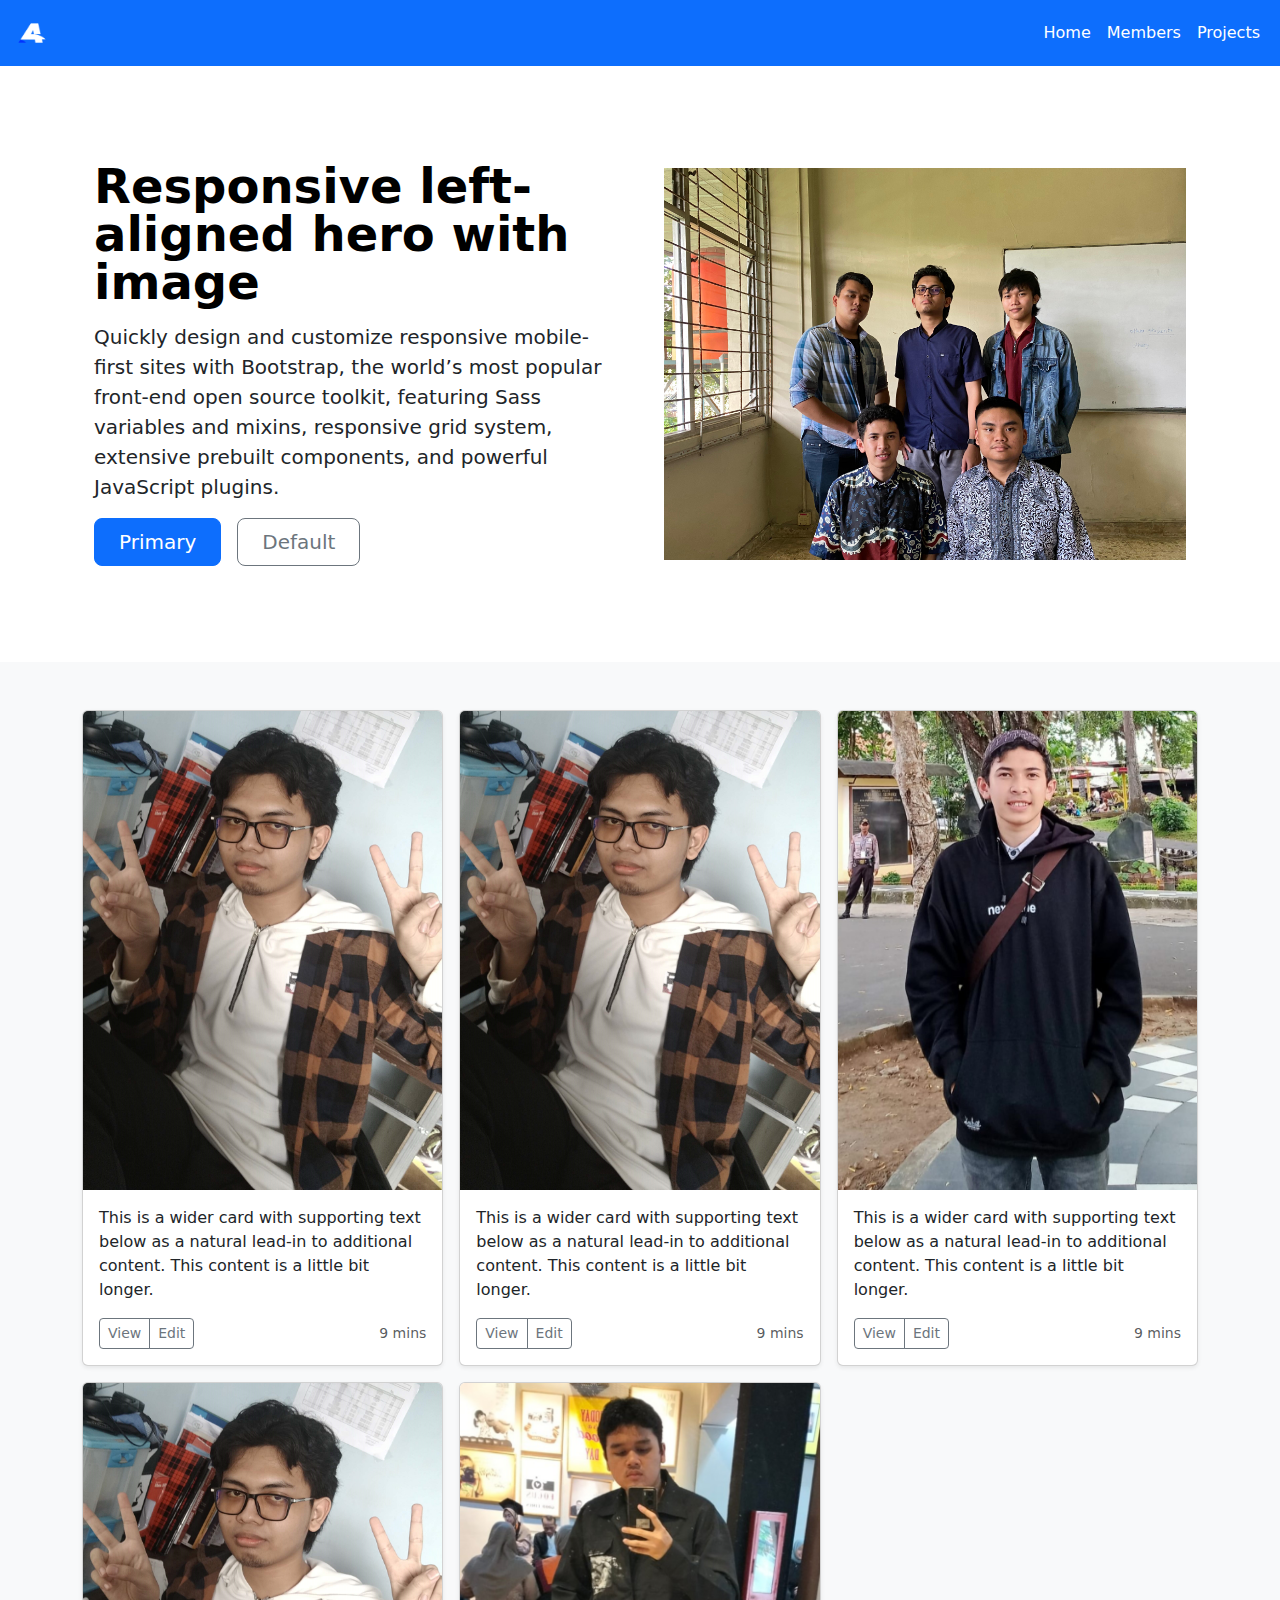
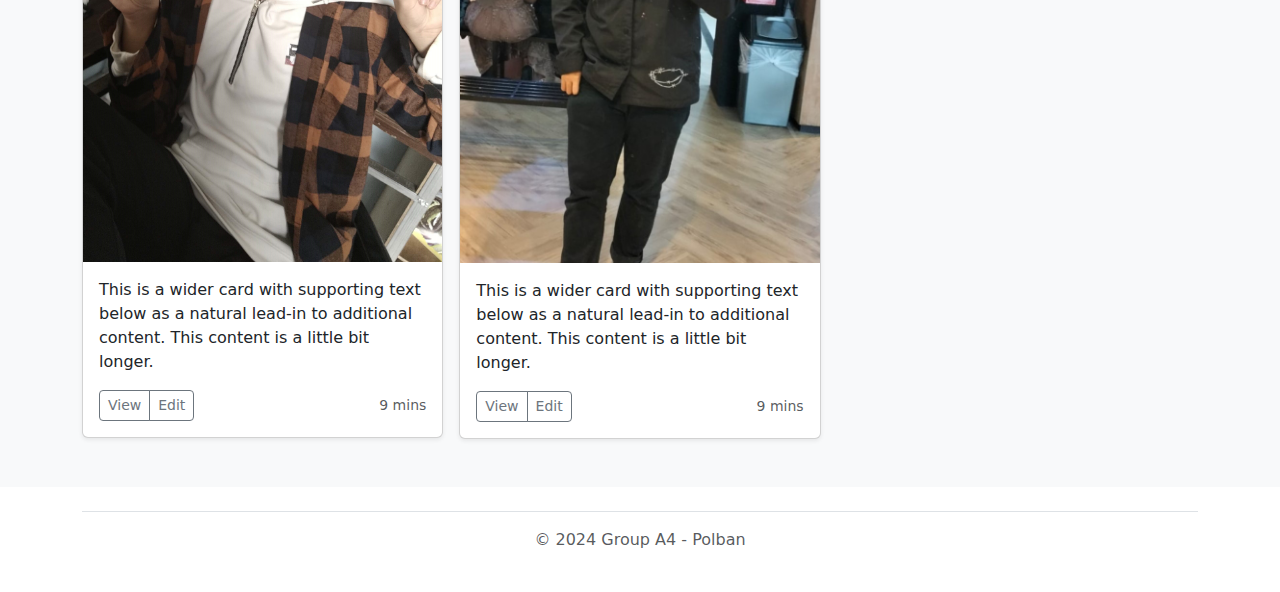
==== view/index.html @ b35fa25b "last" ====
<!DOCTYPE html>
<html lang="en">
<head>
    <meta charset="UTF-8">
    <meta name="viewport" content="width=device-width, initial-scale=1.0">
    <title>landing Page Kelompok A4</title>
    <link href="../bootstrap-5.3.3-dist/css/bootstrap.min.css" rel="stylesheet">
</head>
<body>
  <!-- NAVBAR -->
      <nav class="navbar sticky-top navbar-expand-lg bg-primary" aria-label="navbar">
        <div class="container-fluid">
          <!-- "Hamburger Button" -->
          <a class="navbar-brand disabled">
            <img src="resources/img/logo.png" alt="Brand Logo" height="40">
          </a>
          <button class="navbar-toggler" type="button" data-bs-toggle="collapse" data-bs-target="#nav-opsi" aria-controls="nav-opsi" aria-expanded="false" aria-label="Toggle navigation">
            <span class="navbar-toggler-icon"></span>
          </button>
          <!-- Links -->
          <div class="collapse navbar-collapse" id="nav-opsi">
            <ul class="navbar-nav ms-auto mb-2 mb-lg-0">
              <li class="nav-item">
                <a class="nav-link text-white" href="#home">Home</a>
              </li>
              <li class="nav-item">
                <a class="nav-link text-white" href="#members">Members</a>
              </li>
              <li class="nav-item">
                <a class="nav-link text-white" href="#projects">Projects</a>
              </li>
            </ul>
          </div>
        </div>
      </nav>

      <!-- Heroes -->
      <div class="container col-xxl-8 px-4 py-5" id="home">
        <div class="row flex-lg-row-reverse align-items-center g-5 py-5">
          <div class="col-10 col-sm-8 col-lg-6">
            <img src="resources/img/tim01.jpeg" class="d-block mx-lg-auto img-fluid" alt="Bootstrap Themes" width="700" height="500" loading="lazy">
          </div>
          <div class="col-lg-6">
            <h1 class="display-5 fw-bold text-body-emphasis lh-1 mb-3">Responsive left-aligned hero with image</h1>
            <p class="lead">Quickly design and customize responsive mobile-first sites with Bootstrap, the world’s most popular front-end open source toolkit, featuring Sass variables and mixins, responsive grid system, extensive prebuilt components, and powerful JavaScript plugins.</p>
            <div class="d-grid gap-2 d-md-flex justify-content-md-start">
              <button type="button" class="btn btn-primary btn-lg px-4 me-md-2">Primary</button>
              <button type="button" class="btn btn-outline-secondary btn-lg px-4">Default</button>
            </div>
          </div>
        </div>
      </div>

      <!-- Members -->
      <div class="album py-5 bg-body-tertiary" id="members">
        <div class="container">
    
          <div class="row row-cols-1 row-cols-sm-2 row-cols-md-3 g-3">
            <div class="col">
              <div class="card shadow-sm">
                <img src="resources/img/mem1.jpg" class="card-img-top" alt="dzak">
                <div class="card-body">
                  <p class="card-text">This is a wider card with supporting text below as a natural lead-in to additional content. This content is a little bit longer.</p>
                  <div class="d-flex justify-content-between align-items-center">
                    <div class="btn-group">
                      <button type="button" class="btn btn-sm btn-outline-secondary">View</button>
                      <button type="button" class="btn btn-sm btn-outline-secondary">Edit</button>
                    </div>
                    <small class="text-body-secondary">9 mins</small>
                  </div>
                </div>
              </div>
            </div>
            <div class="col">
              <div class="card shadow-sm">
                <img src="resources/img/mem1.jpg" class="card-img-top" alt="dzak">
                <div class="card-body">
                  <p class="card-text">This is a wider card with supporting text below as a natural lead-in to additional content. This content is a little bit longer.</p>
                  <div class="d-flex justify-content-between align-items-center">
                    <div class="btn-group">
                      <button type="button" class="btn btn-sm btn-outline-secondary">View</button>
                      <button type="button" class="btn btn-sm btn-outline-secondary">Edit</button>
                    </div>
                    <small class="text-body-secondary">9 mins</small>
                  </div>
                </div>
              </div>
            </div>
            <div class="col">
              <div class="card shadow-sm">
                <img src="resources/img/mem3.jpeg" class="card-img-top" alt="dzak">
                <div class="card-body">
                  <p class="card-text">This is a wider card with supporting text below as a natural lead-in to additional content. This content is a little bit longer.</p>
                  <div class="d-flex justify-content-between align-items-center">
                    <div class="btn-group">
                      <button type="button" class="btn btn-sm btn-outline-secondary">View</button>
                      <button type="button" class="btn btn-sm btn-outline-secondary">Edit</button>
                    </div>
                    <small class="text-body-secondary">9 mins</small>
                  </div>
                </div>
              </div>
            </div>

            <div class="col">
              <div class="card shadow-sm">
                <img src="resources/img/mem1.jpg" width="100%" height="100%" class="card-img-top" alt="dzak">
                <div class="card-body">
                  <p class="card-text">This is a wider card with supporting text below as a natural lead-in to additional content. This content is a little bit longer.</p>
                  <div class="d-flex justify-content-between align-items-center">
                    <div class="btn-group">
                      <button type="button" class="btn btn-sm btn-outline-secondary">View</button>
                      <button type="button" class="btn btn-sm btn-outline-secondary">Edit</button>
                    </div>
                    <small class="text-body-secondary">9 mins</small>
                  </div>
                </div>
              </div>
            </div>
            <div class="col">
              <div class="card shadow-sm">
                <img src="resources/img/mem5.jpeg" class="card-img-top" alt="dzak">
                <div class="card-body">
                  <p class="card-text">This is a wider card with supporting text below as a natural lead-in to additional content. This content is a little bit longer.</p>
                  <div class="d-flex justify-content-between align-items-center">
                    <div class="btn-group">
                      <button type="button" class="btn btn-sm btn-outline-secondary">View</button>
                      <button type="button" class="btn btn-sm btn-outline-secondary">Edit</button>
                    </div>
                    <small class="text-body-secondary">9 mins</small>
                  </div>
                </div>
              </div>
            </div>

          </div>
        </div>
      </div>

      <!-- Footer -->
      <div class="container">
        <footer class="d-flex flex-wrap justify-content-center align-items-center py-3 my-4 border-top">
          <a href="https://www.example.com" class="text-body-secondary text-decoration-none">&copy; 2024 Group A4 - Polban</a>
        </footer>
      </div>

    <script src="../bootstrap-5.3.3-dist/js/bootstrap.min.js"></script>
</body>
</html>
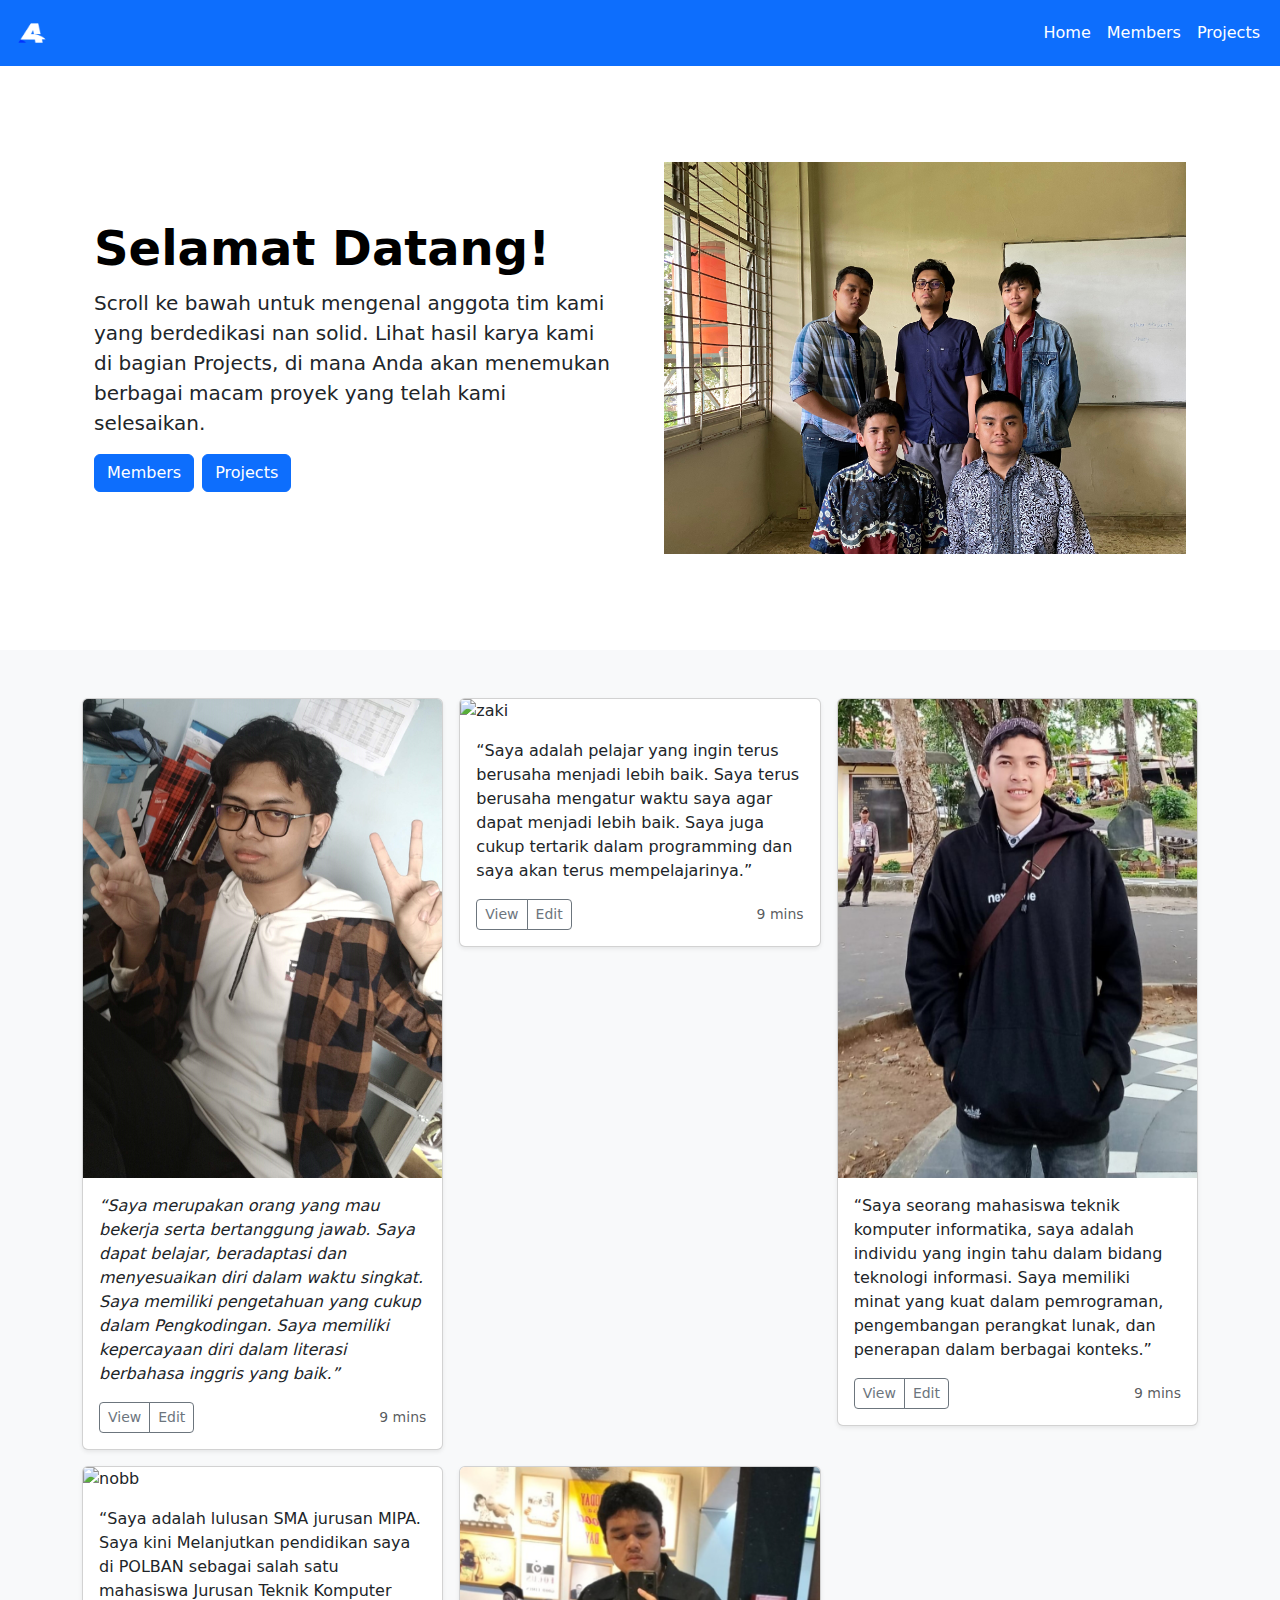
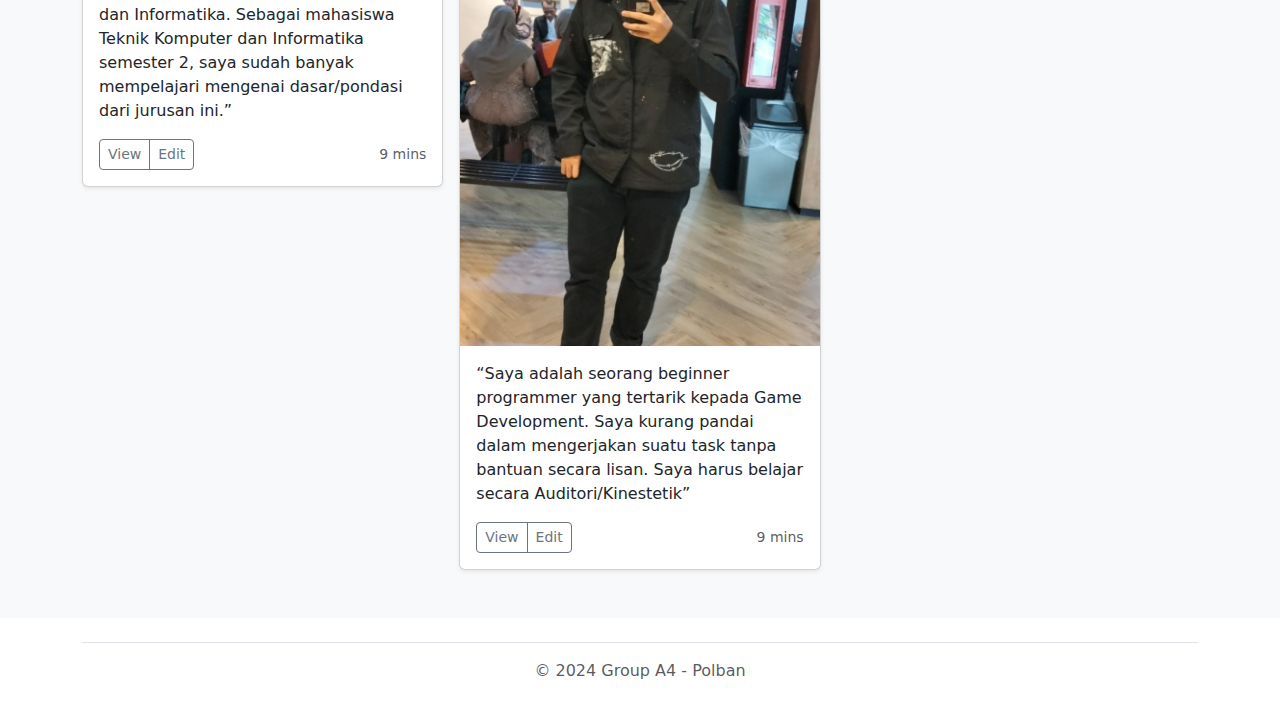
==== commit 2c06253a: "First stage of mem" ====
--- a/view/index.html
+++ b/view/index.html
@@ -38,14 +38,14 @@
       <div class="container col-xxl-8 px-4 py-5" id="home">
         <div class="row flex-lg-row-reverse align-items-center g-5 py-5">
           <div class="col-10 col-sm-8 col-lg-6">
-            <img src="resources/img/tim01.jpeg" class="d-block mx-lg-auto img-fluid" alt="Bootstrap Themes" width="700" height="500" loading="lazy">
+            <img src="resources/img/tim01.jpeg" class="d-block mx-lg-auto img-fluid" alt="GroupPic" width="700" height="500" loading="lazy">
           </div>
           <div class="col-lg-6">
-            <h1 class="display-5 fw-bold text-body-emphasis lh-1 mb-3">Responsive left-aligned hero with image</h1>
-            <p class="lead">Quickly design and customize responsive mobile-first sites with Bootstrap, the world’s most popular front-end open source toolkit, featuring Sass variables and mixins, responsive grid system, extensive prebuilt components, and powerful JavaScript plugins.</p>
+            <h1 class="display-5 fw-bold text-body-emphasis lh-1 mb-3">Selamat Datang!</h1>
+            <p class="lead">Scroll ke bawah untuk mengenal anggota tim kami yang berdedikasi nan solid. Lihat hasil karya kami di bagian Projects, di mana Anda akan menemukan berbagai macam proyek yang telah kami selesaikan.</p>
             <div class="d-grid gap-2 d-md-flex justify-content-md-start">
-              <button type="button" class="btn btn-primary btn-lg px-4 me-md-2">Primary</button>
-              <button type="button" class="btn btn-outline-secondary btn-lg px-4">Default</button>
+              <a class="btn btn-primary" href="#members" role="button">Members</a>
+              <a class="btn btn-primary" href="#projects" role="button">Projects</a>
             </div>
           </div>
         </div>
@@ -60,7 +60,10 @@
               <div class="card shadow-sm">
                 <img src="resources/img/mem1.jpg" class="card-img-top" alt="dzak">
                 <div class="card-body">
-                  <p class="card-text">This is a wider card with supporting text below as a natural lead-in to additional content. This content is a little bit longer.</p>
+                  <p class="card-text fst-italic">“Saya merupakan orang yang mau bekerja serta bertanggung jawab. Saya dapat belajar, beradaptasi
+                    dan menyesuaikan diri dalam waktu singkat. Saya memiliki pengetahuan yang cukup dalam
+                    Pengkodingan. Saya memiliki kepercayaan diri dalam literasi berbahasa inggris yang baik.”
+                    </p>
                   <div class="d-flex justify-content-between align-items-center">
                     <div class="btn-group">
                       <button type="button" class="btn btn-sm btn-outline-secondary">View</button>
@@ -73,9 +76,11 @@
             </div>
             <div class="col">
               <div class="card shadow-sm">
-                <img src="resources/img/mem1.jpg" class="card-img-top" alt="dzak">
+                <img src="resources/img/mem2.jpg" class="card-img-top" alt="zaki">
                 <div class="card-body">
-                  <p class="card-text">This is a wider card with supporting text below as a natural lead-in to additional content. This content is a little bit longer.</p>
+                  <p class="card-text">“Saya adalah pelajar yang ingin terus berusaha menjadi lebih baik. 
+                    Saya terus berusaha mengatur waktu saya agar dapat menjadi lebih baik. Saya juga cukup tertarik dalam programming dan saya akan terus mempelajarinya.”
+                  </p>
                   <div class="d-flex justify-content-between align-items-center">
                     <div class="btn-group">
                       <button type="button" class="btn btn-sm btn-outline-secondary">View</button>
@@ -88,9 +93,11 @@
             </div>
             <div class="col">
               <div class="card shadow-sm">
-                <img src="resources/img/mem3.jpeg" class="card-img-top" alt="dzak">
+                <img src="resources/img/mem3.jpeg" class="card-img-top" alt="zae">
                 <div class="card-body">
-                  <p class="card-text">This is a wider card with supporting text below as a natural lead-in to additional content. This content is a little bit longer.</p>
+                  <p class="card-text">“Saya seorang mahasiswa teknik komputer informatika, saya adalah individu yang ingin tahu dalam bidang teknologi informasi. 
+                    Saya memiliki minat yang kuat dalam pemrograman, pengembangan perangkat lunak, dan penerapan dalam berbagai konteks.”
+                  </p>
                   <div class="d-flex justify-content-between align-items-center">
                     <div class="btn-group">
                       <button type="button" class="btn btn-sm btn-outline-secondary">View</button>
@@ -104,9 +111,12 @@
 
             <div class="col">
               <div class="card shadow-sm">
-                <img src="resources/img/mem1.jpg" width="100%" height="100%" class="card-img-top" alt="dzak">
+                <img src="resources/img/mem4.jpg" class="card-img-top" alt="nobb">
                 <div class="card-body">
-                  <p class="card-text">This is a wider card with supporting text below as a natural lead-in to additional content. This content is a little bit longer.</p>
+                  <p class="card-text">“Saya adalah lulusan SMA jurusan MIPA. 
+                    Saya kini Melanjutkan pendidikan saya di POLBAN sebagai salah satu mahasiswa Jurusan Teknik Komputer dan Informatika. 
+                    Sebagai mahasiswa Teknik Komputer dan Informatika semester 2, saya sudah banyak mempelajari mengenai dasar/pondasi dari jurusan ini.”
+                  </p>
                   <div class="d-flex justify-content-between align-items-center">
                     <div class="btn-group">
                       <button type="button" class="btn btn-sm btn-outline-secondary">View</button>
@@ -119,9 +129,11 @@
             </div>
             <div class="col">
               <div class="card shadow-sm">
-                <img src="resources/img/mem5.jpeg" class="card-img-top" alt="dzak">
+                <img src="resources/img/mem5.jpeg" class="card-img-top" alt="ichs">
                 <div class="card-body">
-                  <p class="card-text">This is a wider card with supporting text below as a natural lead-in to additional content. This content is a little bit longer.</p>
+                  <p class="card-text">“Saya adalah seorang beginner programmer yang tertarik kepada Game Development. 
+                    Saya kurang pandai dalam mengerjakan suatu task tanpa bantuan secara lisan. Saya harus belajar secara Auditori/Kinestetik”
+                  </p>
                   <div class="d-flex justify-content-between align-items-center">
                     <div class="btn-group">
                       <button type="button" class="btn btn-sm btn-outline-secondary">View</button>
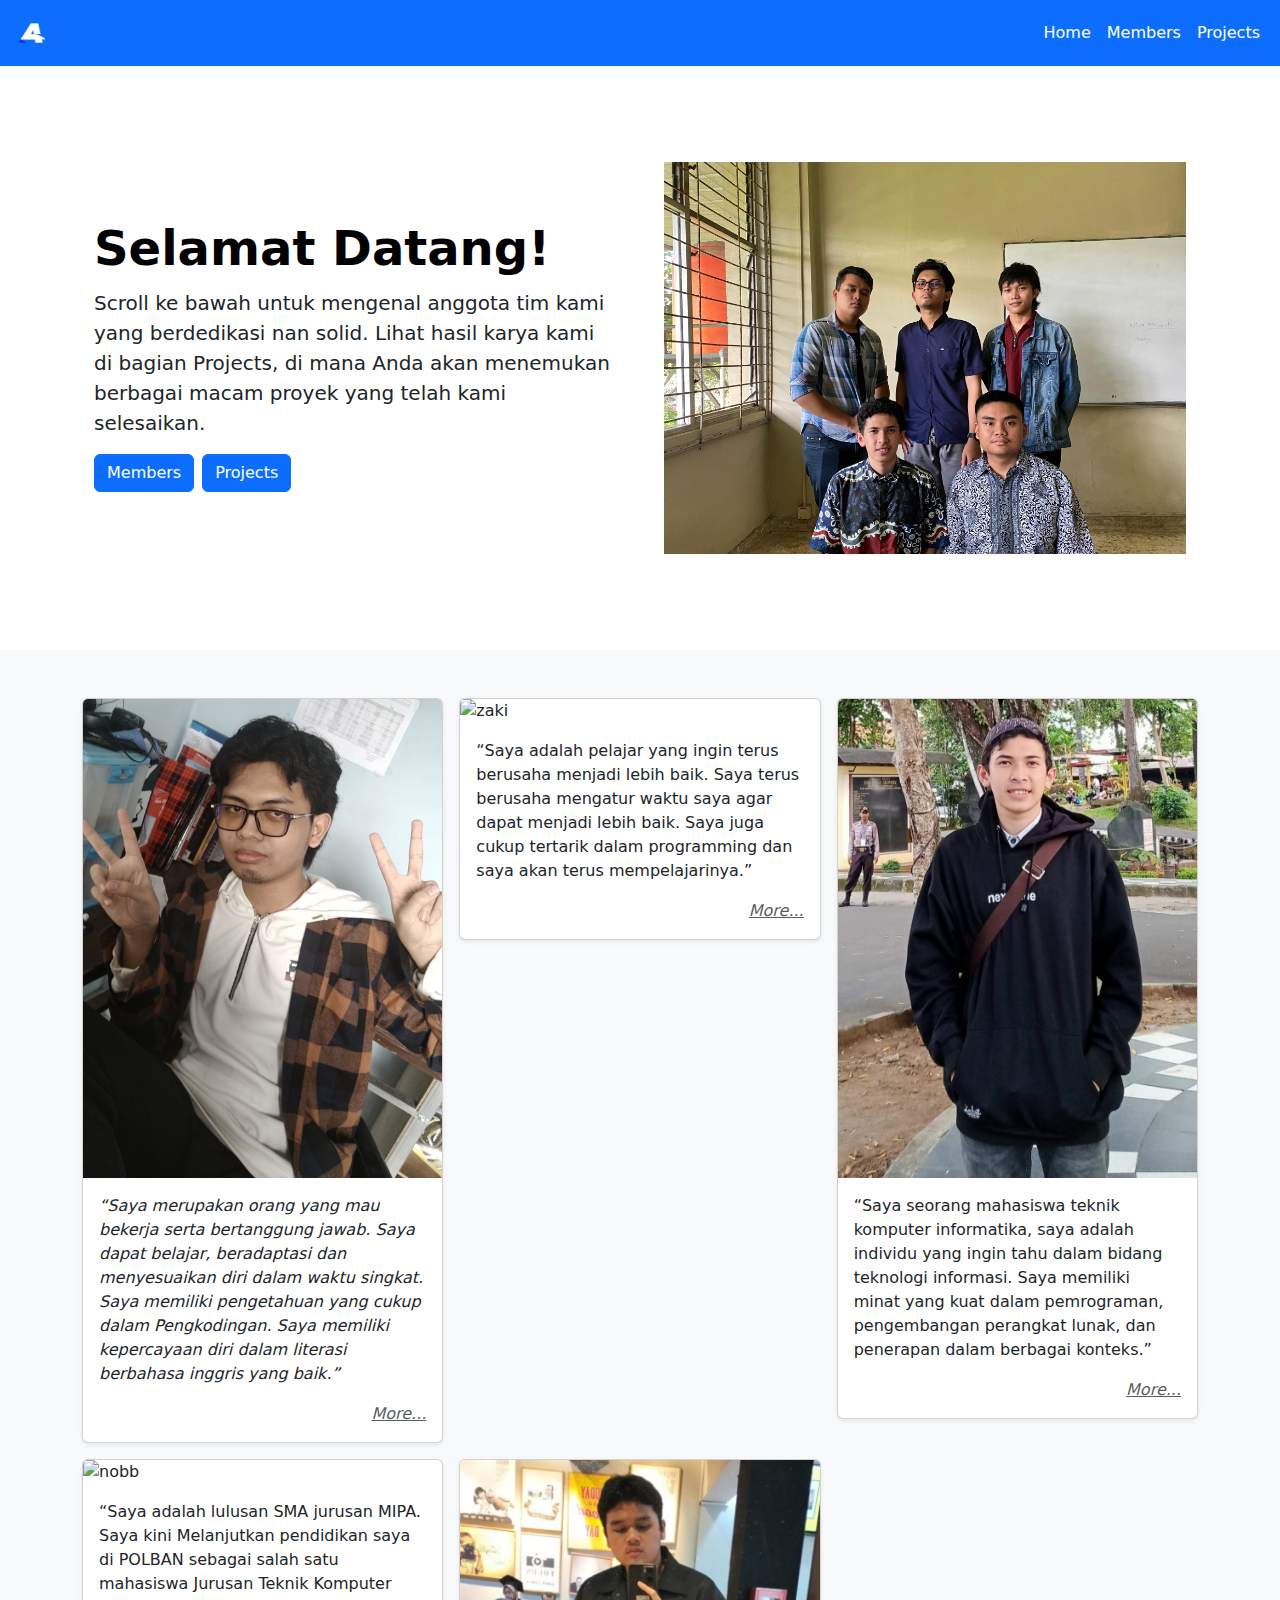
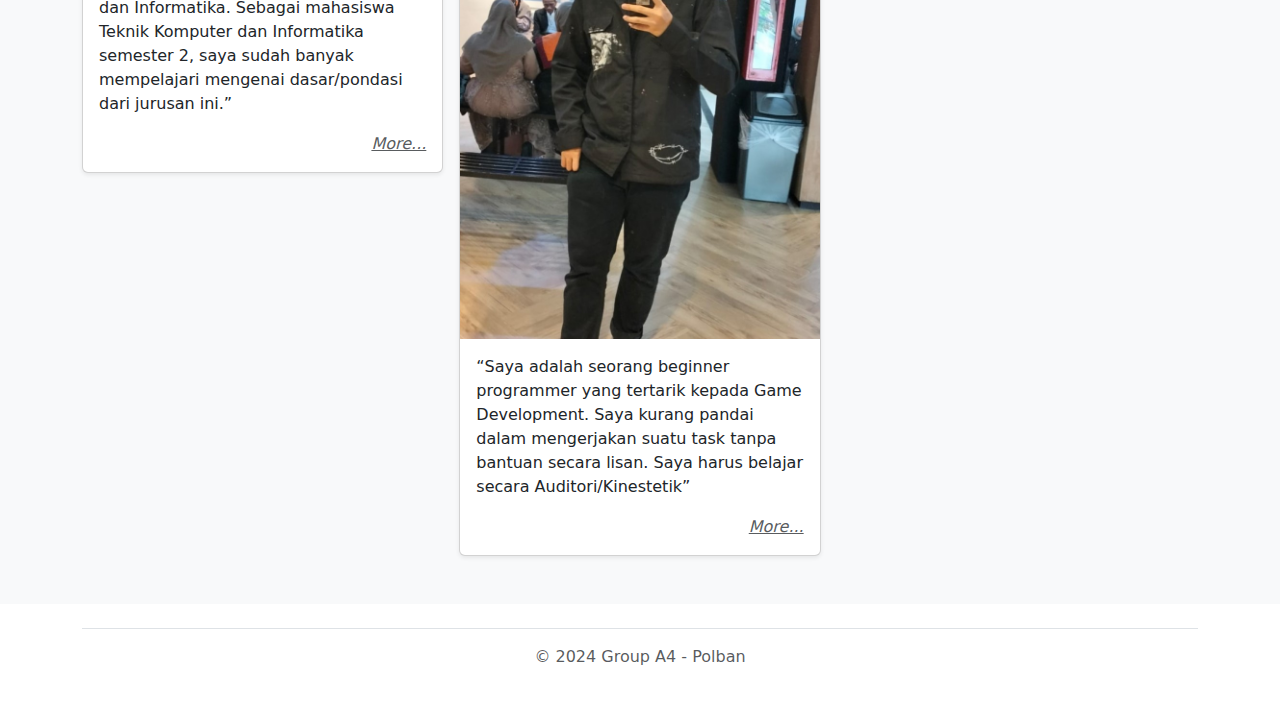
==== commit a8bca804: "about them" ====
--- a/view/index.html
+++ b/view/index.html
@@ -65,11 +65,9 @@
                     Pengkodingan. Saya memiliki kepercayaan diri dalam literasi berbahasa inggris yang baik.”
                     </p>
                   <div class="d-flex justify-content-between align-items-center">
-                    <div class="btn-group">
-                      <button type="button" class="btn btn-sm btn-outline-secondary">View</button>
-                      <button type="button" class="btn btn-sm btn-outline-secondary">Edit</button>
+                    <div class="ms-auto">
+                      <a href="https://github.com/Aki-daichi" class="text-body-secondary fst-italic">More...</a>
                     </div>
-                    <small class="text-body-secondary">9 mins</small>
                   </div>
                 </div>
               </div>
@@ -82,11 +80,9 @@
                     Saya terus berusaha mengatur waktu saya agar dapat menjadi lebih baik. Saya juga cukup tertarik dalam programming dan saya akan terus mempelajarinya.”
                   </p>
                   <div class="d-flex justify-content-between align-items-center">
-                    <div class="btn-group">
-                      <button type="button" class="btn btn-sm btn-outline-secondary">View</button>
-                      <button type="button" class="btn btn-sm btn-outline-secondary">Edit</button>
+                    <div class="ms-auto">
+                      <a href="https://github.com/zakiabdil" class="text-body-secondary fst-italic">More...</a>
                     </div>
-                    <small class="text-body-secondary">9 mins</small>
                   </div>
                 </div>
               </div>
@@ -99,11 +95,9 @@
                     Saya memiliki minat yang kuat dalam pemrograman, pengembangan perangkat lunak, dan penerapan dalam berbagai konteks.”
                   </p>
                   <div class="d-flex justify-content-between align-items-center">
-                    <div class="btn-group">
-                      <button type="button" class="btn btn-sm btn-outline-secondary">View</button>
-                      <button type="button" class="btn btn-sm btn-outline-secondary">Edit</button>
+                    <div class="ms-auto">
+                      <a href="https://github.com/zaenal170125621" class="text-body-secondary fst-italic">More...</a>
                     </div>
-                    <small class="text-body-secondary">9 mins</small>
                   </div>
                 </div>
               </div>
@@ -118,11 +112,9 @@
                     Sebagai mahasiswa Teknik Komputer dan Informatika semester 2, saya sudah banyak mempelajari mengenai dasar/pondasi dari jurusan ini.”
                   </p>
                   <div class="d-flex justify-content-between align-items-center">
-                    <div class="btn-group">
-                      <button type="button" class="btn btn-sm btn-outline-secondary">View</button>
-                      <button type="button" class="btn btn-sm btn-outline-secondary">Edit</button>
+                    <div class="ms-auto">
+                      <a href="https://github.com/NobbyDK" class="text-body-secondary fst-italic">More...</a>
                     </div>
-                    <small class="text-body-secondary">9 mins</small>
                   </div>
                 </div>
               </div>
@@ -135,11 +127,9 @@
                     Saya kurang pandai dalam mengerjakan suatu task tanpa bantuan secara lisan. Saya harus belajar secara Auditori/Kinestetik”
                   </p>
                   <div class="d-flex justify-content-between align-items-center">
-                    <div class="btn-group">
-                      <button type="button" class="btn btn-sm btn-outline-secondary">View</button>
-                      <button type="button" class="btn btn-sm btn-outline-secondary">Edit</button>
+                    <div class="ms-auto">
+                      <a href="https://github.com/rahmatichsan21" class="text-body-secondary fst-italic">More...</a>
                     </div>
-                    <small class="text-body-secondary">9 mins</small>
                   </div>
                 </div>
               </div>
@@ -152,7 +142,7 @@
       <!-- Footer -->
       <div class="container">
         <footer class="d-flex flex-wrap justify-content-center align-items-center py-3 my-4 border-top">
-          <a href="https://www.example.com" class="text-body-secondary text-decoration-none">&copy; 2024 Group A4 - Polban</a>
+          <a class="text-body-secondary text-decoration-none">&copy; 2024 Group A4 - Polban</a>
         </footer>
       </div>
 
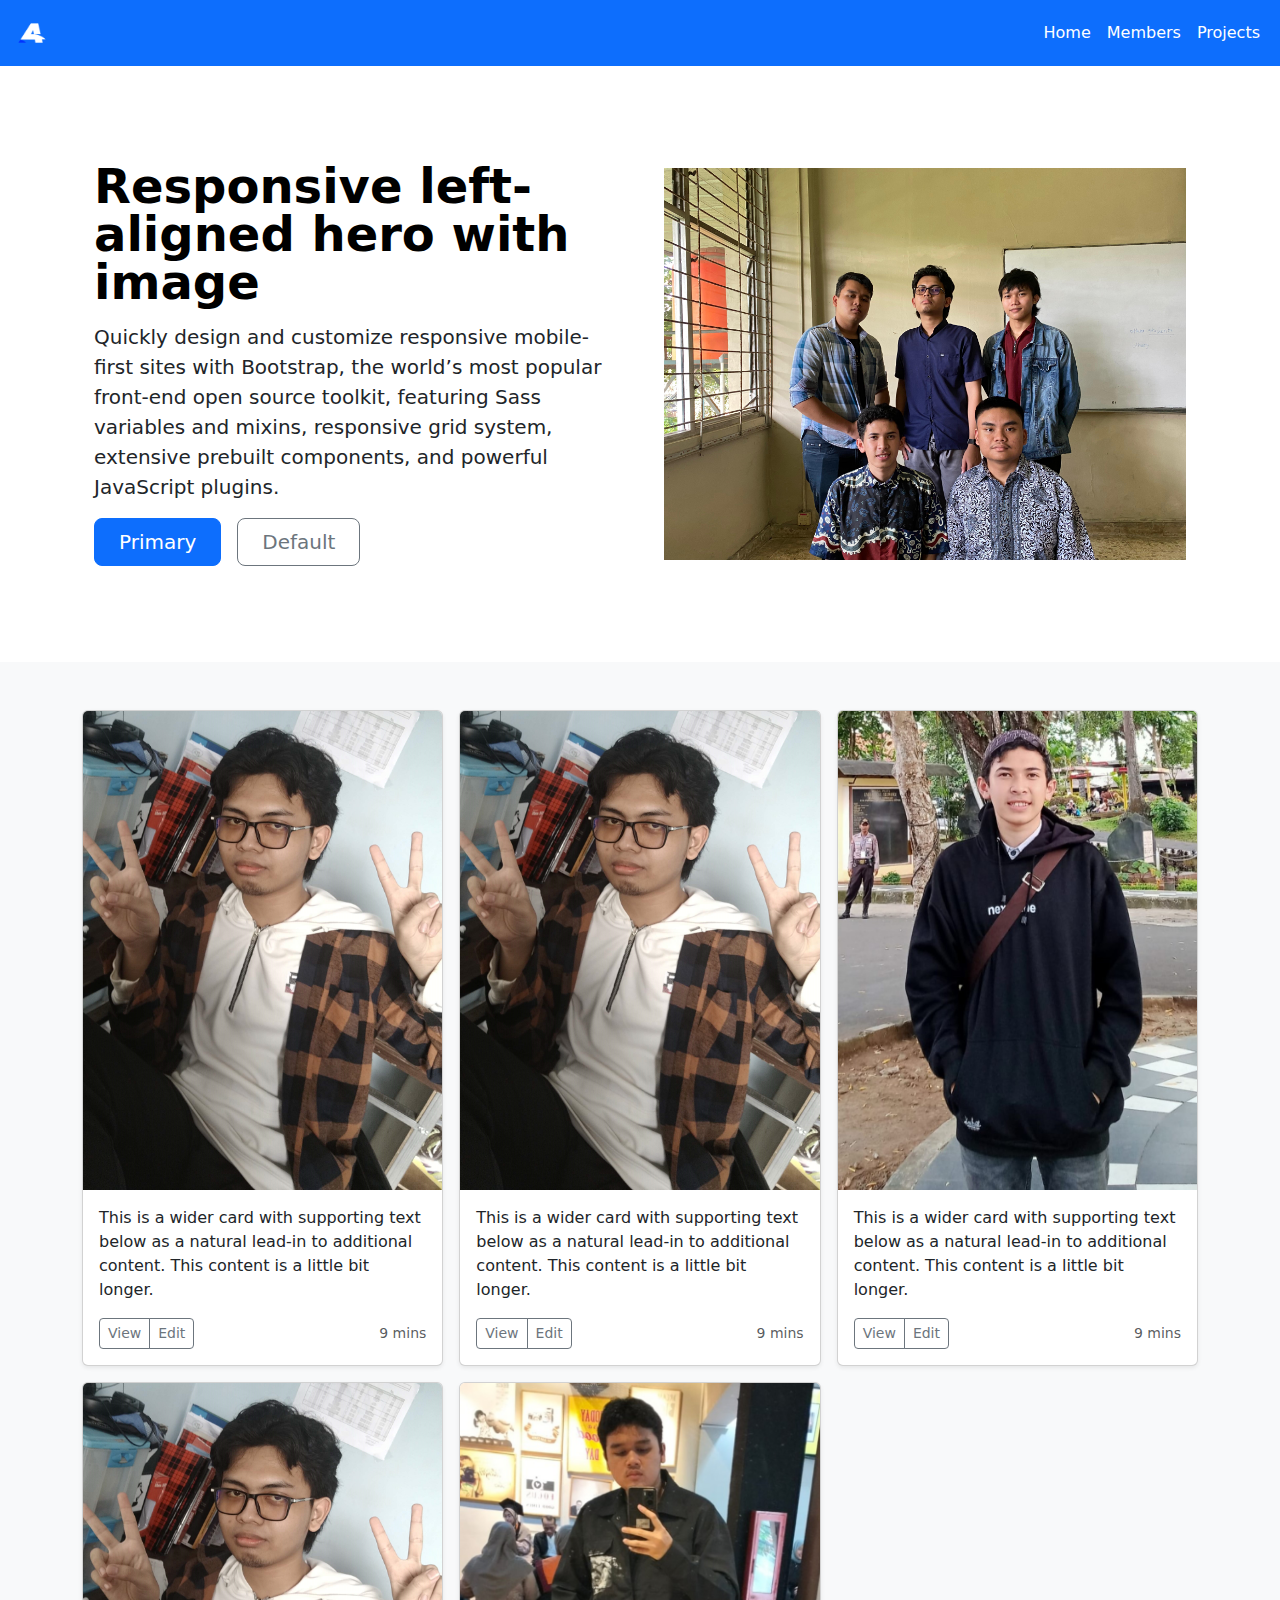
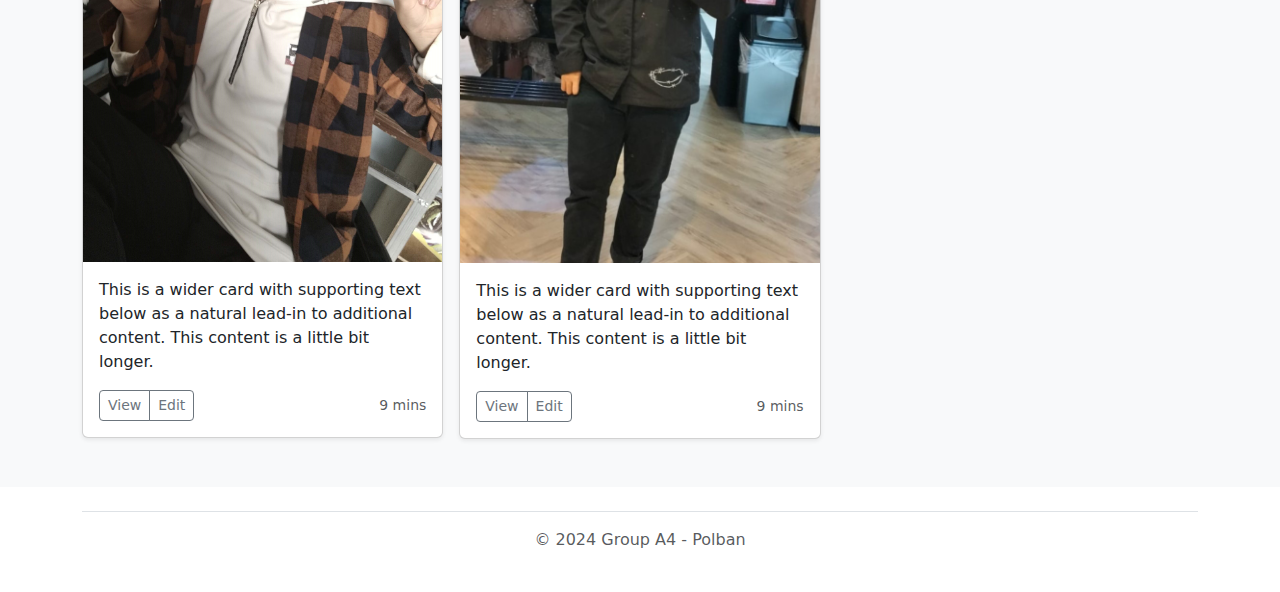
==== commit 081fc47a: "Membuat halaman web untuk menampilkan hasil scraping" ====
--- a/view/index.html
+++ b/view/index.html
@@ -27,7 +27,7 @@
                 <a class="nav-link text-white" href="#members">Members</a>
               </li>
               <li class="nav-item">
-                <a class="nav-link text-white" href="#projects">Projects</a>
+                <a class="nav-link text-white" href="datatable.html">Projects</a>
               </li>
             </ul>
           </div>
@@ -38,14 +38,14 @@
       <div class="container col-xxl-8 px-4 py-5" id="home">
         <div class="row flex-lg-row-reverse align-items-center g-5 py-5">
           <div class="col-10 col-sm-8 col-lg-6">
-            <img src="resources/img/tim01.jpeg" class="d-block mx-lg-auto img-fluid" alt="GroupPic" width="700" height="500" loading="lazy">
+            <img src="resources/img/tim01.jpeg" class="d-block mx-lg-auto img-fluid" alt="Bootstrap Themes" width="700" height="500" loading="lazy">
           </div>
           <div class="col-lg-6">
-            <h1 class="display-5 fw-bold text-body-emphasis lh-1 mb-3">Selamat Datang!</h1>
-            <p class="lead">Scroll ke bawah untuk mengenal anggota tim kami yang berdedikasi nan solid. Lihat hasil karya kami di bagian Projects, di mana Anda akan menemukan berbagai macam proyek yang telah kami selesaikan.</p>
+            <h1 class="display-5 fw-bold text-body-emphasis lh-1 mb-3">Responsive left-aligned hero with image</h1>
+            <p class="lead">Quickly design and customize responsive mobile-first sites with Bootstrap, the world’s most popular front-end open source toolkit, featuring Sass variables and mixins, responsive grid system, extensive prebuilt components, and powerful JavaScript plugins.</p>
             <div class="d-grid gap-2 d-md-flex justify-content-md-start">
-              <a class="btn btn-primary" href="#members" role="button">Members</a>
-              <a class="btn btn-primary" href="#projects" role="button">Projects</a>
+              <button type="button" class="btn btn-primary btn-lg px-4 me-md-2">Primary</button>
+              <button type="button" class="btn btn-outline-secondary btn-lg px-4">Default</button>
             </div>
           </div>
         </div>
@@ -60,44 +60,43 @@
               <div class="card shadow-sm">
                 <img src="resources/img/mem1.jpg" class="card-img-top" alt="dzak">
                 <div class="card-body">
-                  <p class="card-text fst-italic">“Saya merupakan orang yang mau bekerja serta bertanggung jawab. Saya dapat belajar, beradaptasi
-                    dan menyesuaikan diri dalam waktu singkat. Saya memiliki pengetahuan yang cukup dalam
-                    Pengkodingan. Saya memiliki kepercayaan diri dalam literasi berbahasa inggris yang baik.”
-                    </p>
+                  <p class="card-text">This is a wider card with supporting text below as a natural lead-in to additional content. This content is a little bit longer.</p>
                   <div class="d-flex justify-content-between align-items-center">
-                    <div class="ms-auto">
-                      <a href="https://github.com/Aki-daichi" class="text-body-secondary fst-italic">More...</a>
+                    <div class="btn-group">
+                      <button type="button" class="btn btn-sm btn-outline-secondary">View</button>
+                      <button type="button" class="btn btn-sm btn-outline-secondary">Edit</button>
                     </div>
+                    <small class="text-body-secondary">9 mins</small>
                   </div>
                 </div>
               </div>
             </div>
             <div class="col">
               <div class="card shadow-sm">
-                <img src="resources/img/mem2.jpg" class="card-img-top" alt="zaki">
+                <img src="resources/img/mem1.jpg" class="card-img-top" alt="dzak">
                 <div class="card-body">
-                  <p class="card-text">“Saya adalah pelajar yang ingin terus berusaha menjadi lebih baik. 
-                    Saya terus berusaha mengatur waktu saya agar dapat menjadi lebih baik. Saya juga cukup tertarik dalam programming dan saya akan terus mempelajarinya.”
-                  </p>
+                  <p class="card-text">This is a wider card with supporting text below as a natural lead-in to additional content. This content is a little bit longer.</p>
                   <div class="d-flex justify-content-between align-items-center">
-                    <div class="ms-auto">
-                      <a href="https://github.com/zakiabdil" class="text-body-secondary fst-italic">More...</a>
+                    <div class="btn-group">
+                      <button type="button" class="btn btn-sm btn-outline-secondary">View</button>
+                      <button type="button" class="btn btn-sm btn-outline-secondary">Edit</button>
                     </div>
+                    <small class="text-body-secondary">9 mins</small>
                   </div>
                 </div>
               </div>
             </div>
             <div class="col">
               <div class="card shadow-sm">
-                <img src="resources/img/mem3.jpeg" class="card-img-top" alt="zae">
+                <img src="resources/img/mem3.jpeg" class="card-img-top" alt="dzak">
                 <div class="card-body">
-                  <p class="card-text">“Saya seorang mahasiswa teknik komputer informatika, saya adalah individu yang ingin tahu dalam bidang teknologi informasi. 
-                    Saya memiliki minat yang kuat dalam pemrograman, pengembangan perangkat lunak, dan penerapan dalam berbagai konteks.”
-                  </p>
+                  <p class="card-text">This is a wider card with supporting text below as a natural lead-in to additional content. This content is a little bit longer.</p>
                   <div class="d-flex justify-content-between align-items-center">
-                    <div class="ms-auto">
-                      <a href="https://github.com/zaenal170125621" class="text-body-secondary fst-italic">More...</a>
+                    <div class="btn-group">
+                      <button type="button" class="btn btn-sm btn-outline-secondary">View</button>
+                      <button type="button" class="btn btn-sm btn-outline-secondary">Edit</button>
                     </div>
+                    <small class="text-body-secondary">9 mins</small>
                   </div>
                 </div>
               </div>
@@ -105,31 +104,30 @@
 
             <div class="col">
               <div class="card shadow-sm">
-                <img src="resources/img/mem4.jpg" class="card-img-top" alt="nobb">
+                <img src="resources/img/mem1.jpg" width="100%" height="100%" class="card-img-top" alt="dzak">
                 <div class="card-body">
-                  <p class="card-text">“Saya adalah lulusan SMA jurusan MIPA. 
-                    Saya kini Melanjutkan pendidikan saya di POLBAN sebagai salah satu mahasiswa Jurusan Teknik Komputer dan Informatika. 
-                    Sebagai mahasiswa Teknik Komputer dan Informatika semester 2, saya sudah banyak mempelajari mengenai dasar/pondasi dari jurusan ini.”
-                  </p>
+                  <p class="card-text">This is a wider card with supporting text below as a natural lead-in to additional content. This content is a little bit longer.</p>
                   <div class="d-flex justify-content-between align-items-center">
-                    <div class="ms-auto">
-                      <a href="https://github.com/NobbyDK" class="text-body-secondary fst-italic">More...</a>
+                    <div class="btn-group">
+                      <button type="button" class="btn btn-sm btn-outline-secondary">View</button>
+                      <button type="button" class="btn btn-sm btn-outline-secondary">Edit</button>
                     </div>
+                    <small class="text-body-secondary">9 mins</small>
                   </div>
                 </div>
               </div>
             </div>
             <div class="col">
               <div class="card shadow-sm">
-                <img src="resources/img/mem5.jpeg" class="card-img-top" alt="ichs">
+                <img src="resources/img/mem5.jpeg" class="card-img-top" alt="dzak">
                 <div class="card-body">
-                  <p class="card-text">“Saya adalah seorang beginner programmer yang tertarik kepada Game Development. 
-                    Saya kurang pandai dalam mengerjakan suatu task tanpa bantuan secara lisan. Saya harus belajar secara Auditori/Kinestetik”
-                  </p>
+                  <p class="card-text">This is a wider card with supporting text below as a natural lead-in to additional content. This content is a little bit longer.</p>
                   <div class="d-flex justify-content-between align-items-center">
-                    <div class="ms-auto">
-                      <a href="https://github.com/rahmatichsan21" class="text-body-secondary fst-italic">More...</a>
+                    <div class="btn-group">
+                      <button type="button" class="btn btn-sm btn-outline-secondary">View</button>
+                      <button type="button" class="btn btn-sm btn-outline-secondary">Edit</button>
                     </div>
+                    <small class="text-body-secondary">9 mins</small>
                   </div>
                 </div>
               </div>
@@ -142,7 +140,7 @@
       <!-- Footer -->
       <div class="container">
         <footer class="d-flex flex-wrap justify-content-center align-items-center py-3 my-4 border-top">
-          <a class="text-body-secondary text-decoration-none">&copy; 2024 Group A4 - Polban</a>
+          <a href="https://www.example.com" class="text-body-secondary text-decoration-none">&copy; 2024 Group A4 - Polban</a>
         </footer>
       </div>
 
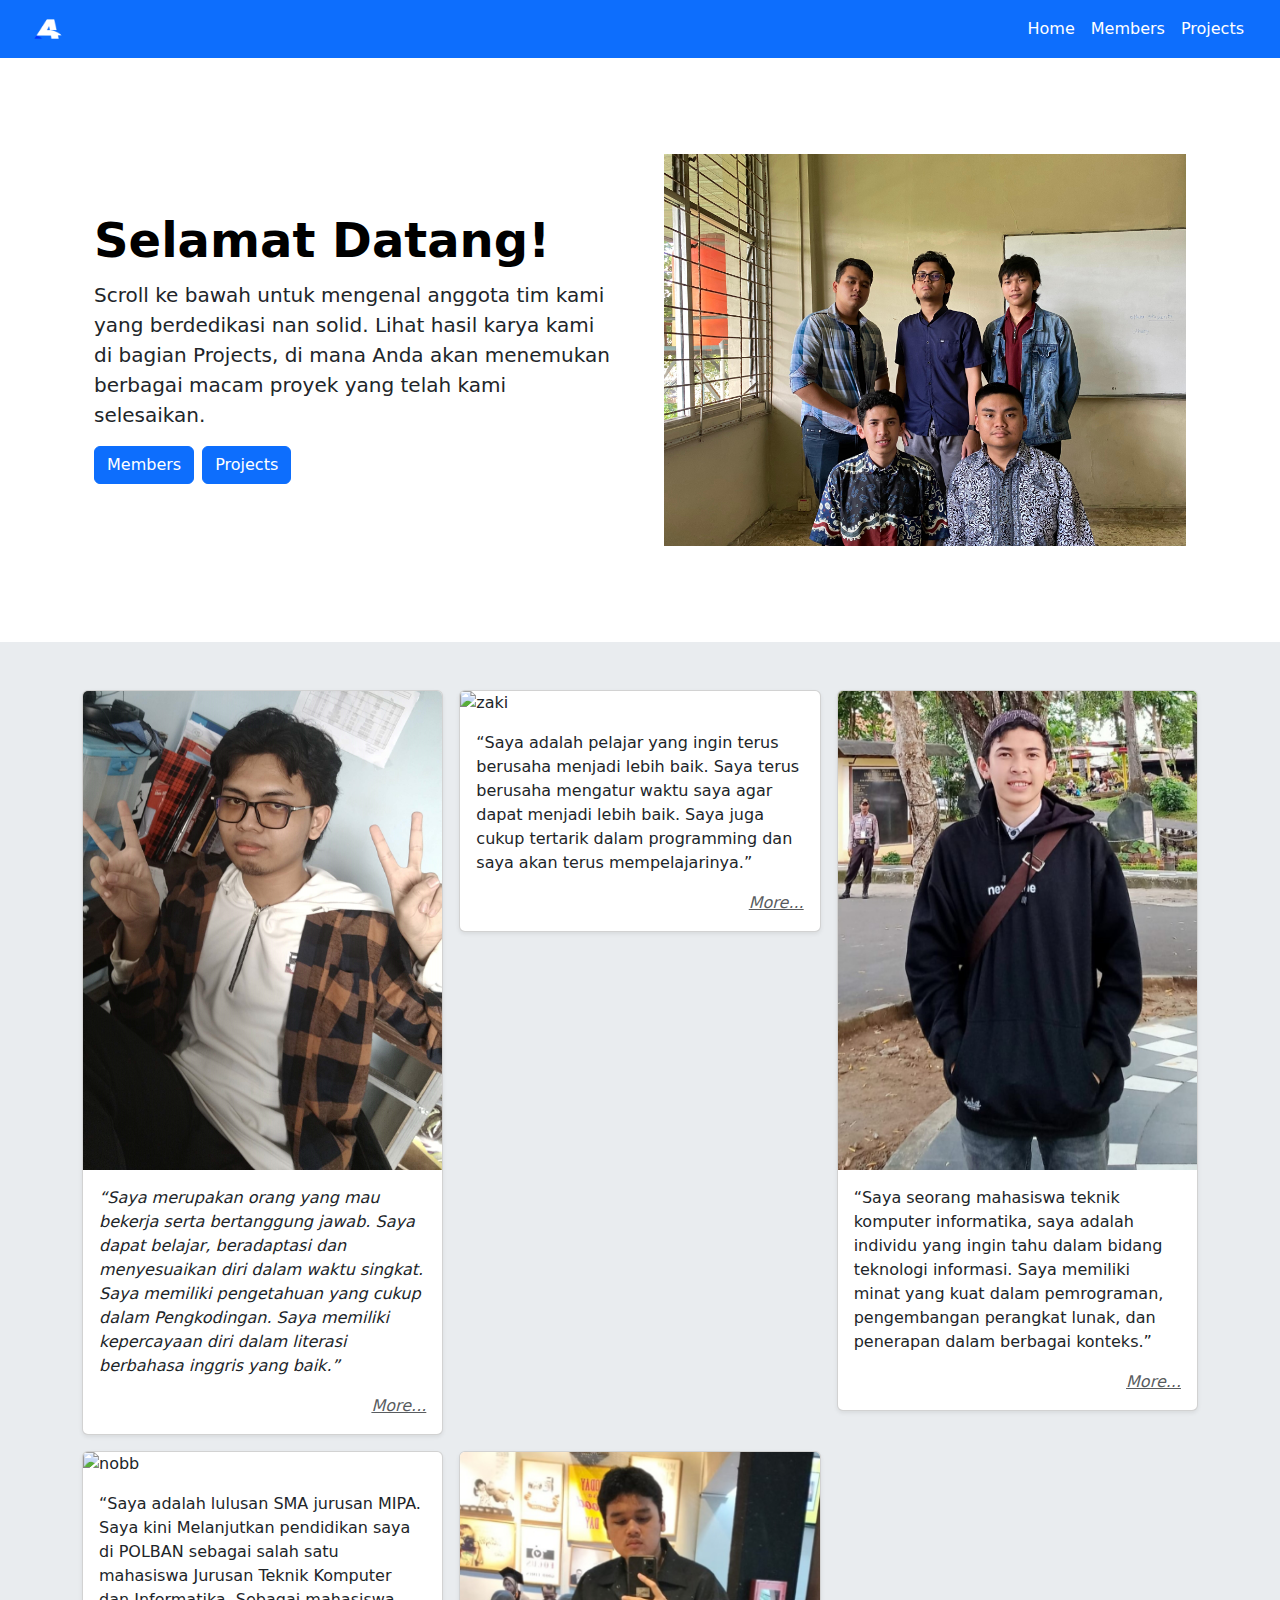
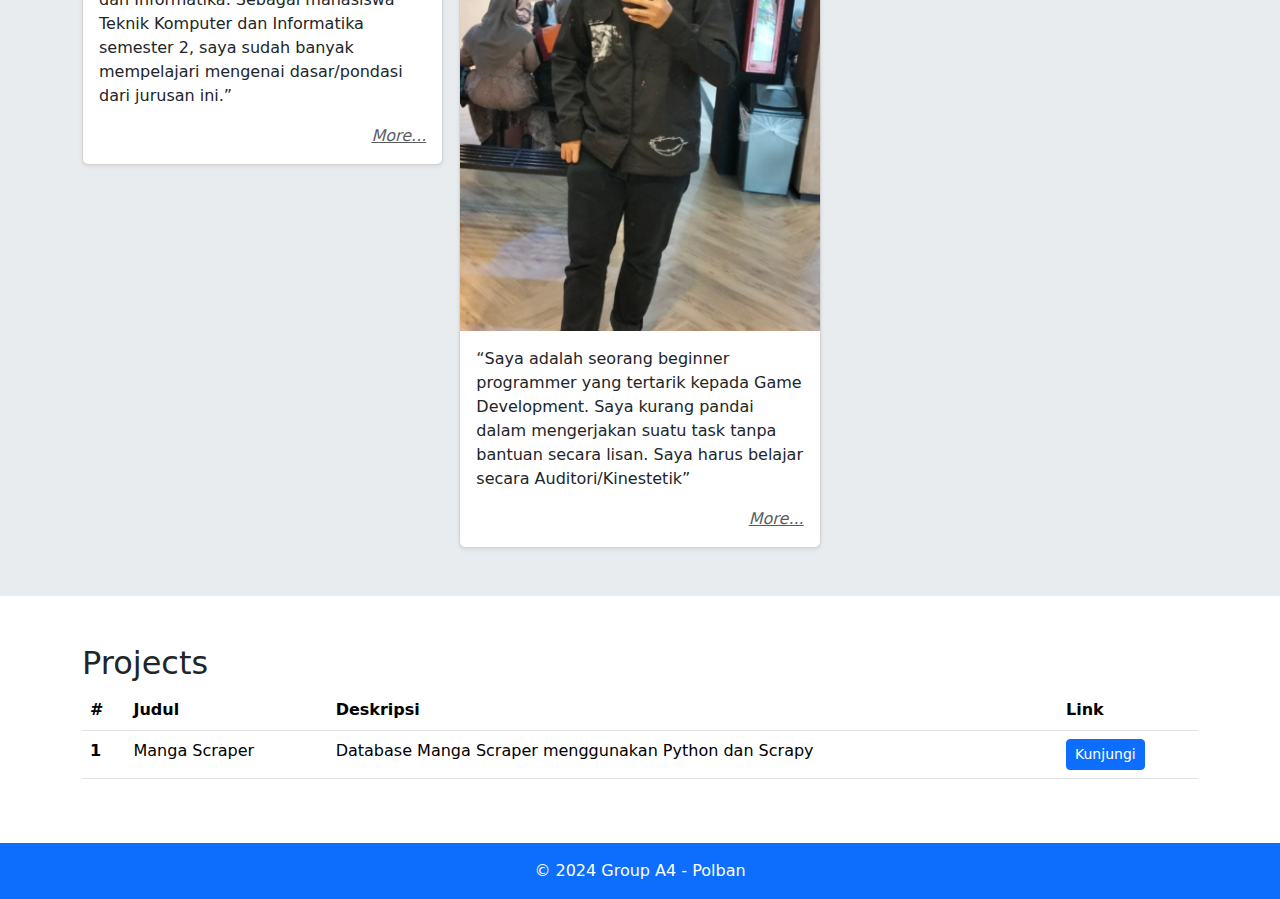
==== commit 4dc86cc3: "Almost there" ====
--- a/view/index.html
+++ b/view/index.html
@@ -8,7 +8,7 @@
 </head>
 <body>
   <!-- NAVBAR -->
-      <nav class="navbar sticky-top navbar-expand-lg bg-primary" aria-label="navbar">
+      <nav class="navbar sticky-top navbar-expand-lg bg-primary px-3 py-1" aria-label="navbar">
         <div class="container-fluid">
           <!-- "Hamburger Button" -->
           <a class="navbar-brand disabled">
@@ -27,7 +27,7 @@
                 <a class="nav-link text-white" href="#members">Members</a>
               </li>
               <li class="nav-item">
-                <a class="nav-link text-white" href="datatable.html">Projects</a>
+                <a class="nav-link text-white" href="#projects">Projects</a>
               </li>
             </ul>
           </div>
@@ -38,21 +38,21 @@
       <div class="container col-xxl-8 px-4 py-5" id="home">
         <div class="row flex-lg-row-reverse align-items-center g-5 py-5">
           <div class="col-10 col-sm-8 col-lg-6">
-            <img src="resources/img/tim01.jpeg" class="d-block mx-lg-auto img-fluid" alt="Bootstrap Themes" width="700" height="500" loading="lazy">
+            <img src="resources/img/tim01.jpeg" class="d-block mx-lg-auto img-fluid" alt="GroupPic" width="700" height="500" loading="lazy">
           </div>
           <div class="col-lg-6">
-            <h1 class="display-5 fw-bold text-body-emphasis lh-1 mb-3">Responsive left-aligned hero with image</h1>
-            <p class="lead">Quickly design and customize responsive mobile-first sites with Bootstrap, the world’s most popular front-end open source toolkit, featuring Sass variables and mixins, responsive grid system, extensive prebuilt components, and powerful JavaScript plugins.</p>
+            <h1 class="display-5 fw-bold text-body-emphasis lh-1 mb-3">Selamat Datang!</h1>
+            <p class="lead">Scroll ke bawah untuk mengenal anggota tim kami yang berdedikasi nan solid. Lihat hasil karya kami di bagian Projects, di mana Anda akan menemukan berbagai macam proyek yang telah kami selesaikan.</p>
             <div class="d-grid gap-2 d-md-flex justify-content-md-start">
-              <button type="button" class="btn btn-primary btn-lg px-4 me-md-2">Primary</button>
-              <button type="button" class="btn btn-outline-secondary btn-lg px-4">Default</button>
+              <a class="btn btn-primary" href="#members" role="button">Members</a>
+              <a class="btn btn-primary" href="#projects" role="button">Projects</a>
             </div>
           </div>
         </div>
       </div>
 
       <!-- Members -->
-      <div class="album py-5 bg-body-tertiary" id="members">
+      <div class="album py-5 bg-body-secondary" id="members">
         <div class="container">
     
           <div class="row row-cols-1 row-cols-sm-2 row-cols-md-3 g-3">
@@ -60,43 +60,44 @@
               <div class="card shadow-sm">
                 <img src="resources/img/mem1.jpg" class="card-img-top" alt="dzak">
                 <div class="card-body">
-                  <p class="card-text">This is a wider card with supporting text below as a natural lead-in to additional content. This content is a little bit longer.</p>
+                  <p class="card-text fst-italic">“Saya merupakan orang yang mau bekerja serta bertanggung jawab. Saya dapat belajar, beradaptasi
+                    dan menyesuaikan diri dalam waktu singkat. Saya memiliki pengetahuan yang cukup dalam
+                    Pengkodingan. Saya memiliki kepercayaan diri dalam literasi berbahasa inggris yang baik.”
+                    </p>
                   <div class="d-flex justify-content-between align-items-center">
-                    <div class="btn-group">
-                      <button type="button" class="btn btn-sm btn-outline-secondary">View</button>
-                      <button type="button" class="btn btn-sm btn-outline-secondary">Edit</button>
+                    <div class="ms-auto">
+                      <a href="https://github.com/Aki-daichi" class="text-body-secondary fst-italic">More...</a>
                     </div>
-                    <small class="text-body-secondary">9 mins</small>
                   </div>
                 </div>
               </div>
             </div>
             <div class="col">
               <div class="card shadow-sm">
-                <img src="resources/img/mem1.jpg" class="card-img-top" alt="dzak">
+                <img src="resources/img/mem2.jpg" class="card-img-top" alt="zaki">
                 <div class="card-body">
-                  <p class="card-text">This is a wider card with supporting text below as a natural lead-in to additional content. This content is a little bit longer.</p>
+                  <p class="card-text">“Saya adalah pelajar yang ingin terus berusaha menjadi lebih baik. 
+                    Saya terus berusaha mengatur waktu saya agar dapat menjadi lebih baik. Saya juga cukup tertarik dalam programming dan saya akan terus mempelajarinya.”
+                  </p>
                   <div class="d-flex justify-content-between align-items-center">
-                    <div class="btn-group">
-                      <button type="button" class="btn btn-sm btn-outline-secondary">View</button>
-                      <button type="button" class="btn btn-sm btn-outline-secondary">Edit</button>
+                    <div class="ms-auto">
+                      <a href="https://github.com/zakiabdil" class="text-body-secondary fst-italic">More...</a>
                     </div>
-                    <small class="text-body-secondary">9 mins</small>
                   </div>
                 </div>
               </div>
             </div>
             <div class="col">
               <div class="card shadow-sm">
-                <img src="resources/img/mem3.jpeg" class="card-img-top" alt="dzak">
+                <img src="resources/img/mem3.jpeg" class="card-img-top" alt="zae">
                 <div class="card-body">
-                  <p class="card-text">This is a wider card with supporting text below as a natural lead-in to additional content. This content is a little bit longer.</p>
+                  <p class="card-text">“Saya seorang mahasiswa teknik komputer informatika, saya adalah individu yang ingin tahu dalam bidang teknologi informasi. 
+                    Saya memiliki minat yang kuat dalam pemrograman, pengembangan perangkat lunak, dan penerapan dalam berbagai konteks.”
+                  </p>
                   <div class="d-flex justify-content-between align-items-center">
-                    <div class="btn-group">
-                      <button type="button" class="btn btn-sm btn-outline-secondary">View</button>
-                      <button type="button" class="btn btn-sm btn-outline-secondary">Edit</button>
+                    <div class="ms-auto">
+                      <a href="https://github.com/zaenal170125621" class="text-body-secondary fst-italic">More...</a>
                     </div>
-                    <small class="text-body-secondary">9 mins</small>
                   </div>
                 </div>
               </div>
@@ -104,30 +105,31 @@
 
             <div class="col">
               <div class="card shadow-sm">
-                <img src="resources/img/mem1.jpg" width="100%" height="100%" class="card-img-top" alt="dzak">
+                <img src="resources/img/mem4.jpg" class="card-img-top" alt="nobb">
                 <div class="card-body">
-                  <p class="card-text">This is a wider card with supporting text below as a natural lead-in to additional content. This content is a little bit longer.</p>
+                  <p class="card-text">“Saya adalah lulusan SMA jurusan MIPA. 
+                    Saya kini Melanjutkan pendidikan saya di POLBAN sebagai salah satu mahasiswa Jurusan Teknik Komputer dan Informatika. 
+                    Sebagai mahasiswa Teknik Komputer dan Informatika semester 2, saya sudah banyak mempelajari mengenai dasar/pondasi dari jurusan ini.”
+                  </p>
                   <div class="d-flex justify-content-between align-items-center">
-                    <div class="btn-group">
-                      <button type="button" class="btn btn-sm btn-outline-secondary">View</button>
-                      <button type="button" class="btn btn-sm btn-outline-secondary">Edit</button>
+                    <div class="ms-auto">
+                      <a href="https://github.com/NobbyDK" class="text-body-secondary fst-italic">More...</a>
                     </div>
-                    <small class="text-body-secondary">9 mins</small>
                   </div>
                 </div>
               </div>
             </div>
             <div class="col">
               <div class="card shadow-sm">
-                <img src="resources/img/mem5.jpeg" class="card-img-top" alt="dzak">
+                <img src="resources/img/mem5.jpeg" class="card-img-top" alt="ichs">
                 <div class="card-body">
-                  <p class="card-text">This is a wider card with supporting text below as a natural lead-in to additional content. This content is a little bit longer.</p>
+                  <p class="card-text">“Saya adalah seorang beginner programmer yang tertarik kepada Game Development. 
+                    Saya kurang pandai dalam mengerjakan suatu task tanpa bantuan secara lisan. Saya harus belajar secara Auditori/Kinestetik”
+                  </p>
                   <div class="d-flex justify-content-between align-items-center">
-                    <div class="btn-group">
-                      <button type="button" class="btn btn-sm btn-outline-secondary">View</button>
-                      <button type="button" class="btn btn-sm btn-outline-secondary">Edit</button>
+                    <div class="ms-auto">
+                      <a href="https://github.com/rahmatichsan21" class="text-body-secondary fst-italic">More...</a>
                     </div>
-                    <small class="text-body-secondary">9 mins</small>
                   </div>
                 </div>
               </div>
@@ -137,12 +139,35 @@
         </div>
       </div>
 
+      <!-- Projects -->
+      <div class="container py-5" id="projects">
+        <h2 id="tabledesc">Projects</h2>
+        <table class="table" aria-describedby="tabledesc">
+          <thead>
+            <tr>
+              <th scope="col">#</th>
+              <th scope="col">Judul</th>
+              <th scope="col">Deskripsi</th>
+              <th scope="col">Link</th>
+            </tr>
+          </thead>
+          <tbody>
+            <tr>
+              <th scope="row">1</th>
+              <td>Manga Scraper</td>
+              <td>Database Manga Scraper menggunakan Python dan Scrapy</td>
+              <td>
+                <a href="datatable.html" class="btn btn-primary btn-sm" role="button">Kunjungi</a>
+              </td>
+            </tr>
+          </tbody>
+        </table>
+      </div>
+
       <!-- Footer -->
-      <div class="container">
-        <footer class="d-flex flex-wrap justify-content-center align-items-center py-3 my-4 border-top">
-          <a href="https://www.example.com" class="text-body-secondary text-decoration-none">&copy; 2024 Group A4 - Polban</a>
+        <footer class="d-flex flex-wrap justify-content-center align-items-center py-3 bg-primary">
+          <a class="text-white text-decoration-none disabled">&copy; 2024 Group A4 - Polban</a>
         </footer>
-      </div>
 
     <script src="../bootstrap-5.3.3-dist/js/bootstrap.min.js"></script>
 </body>
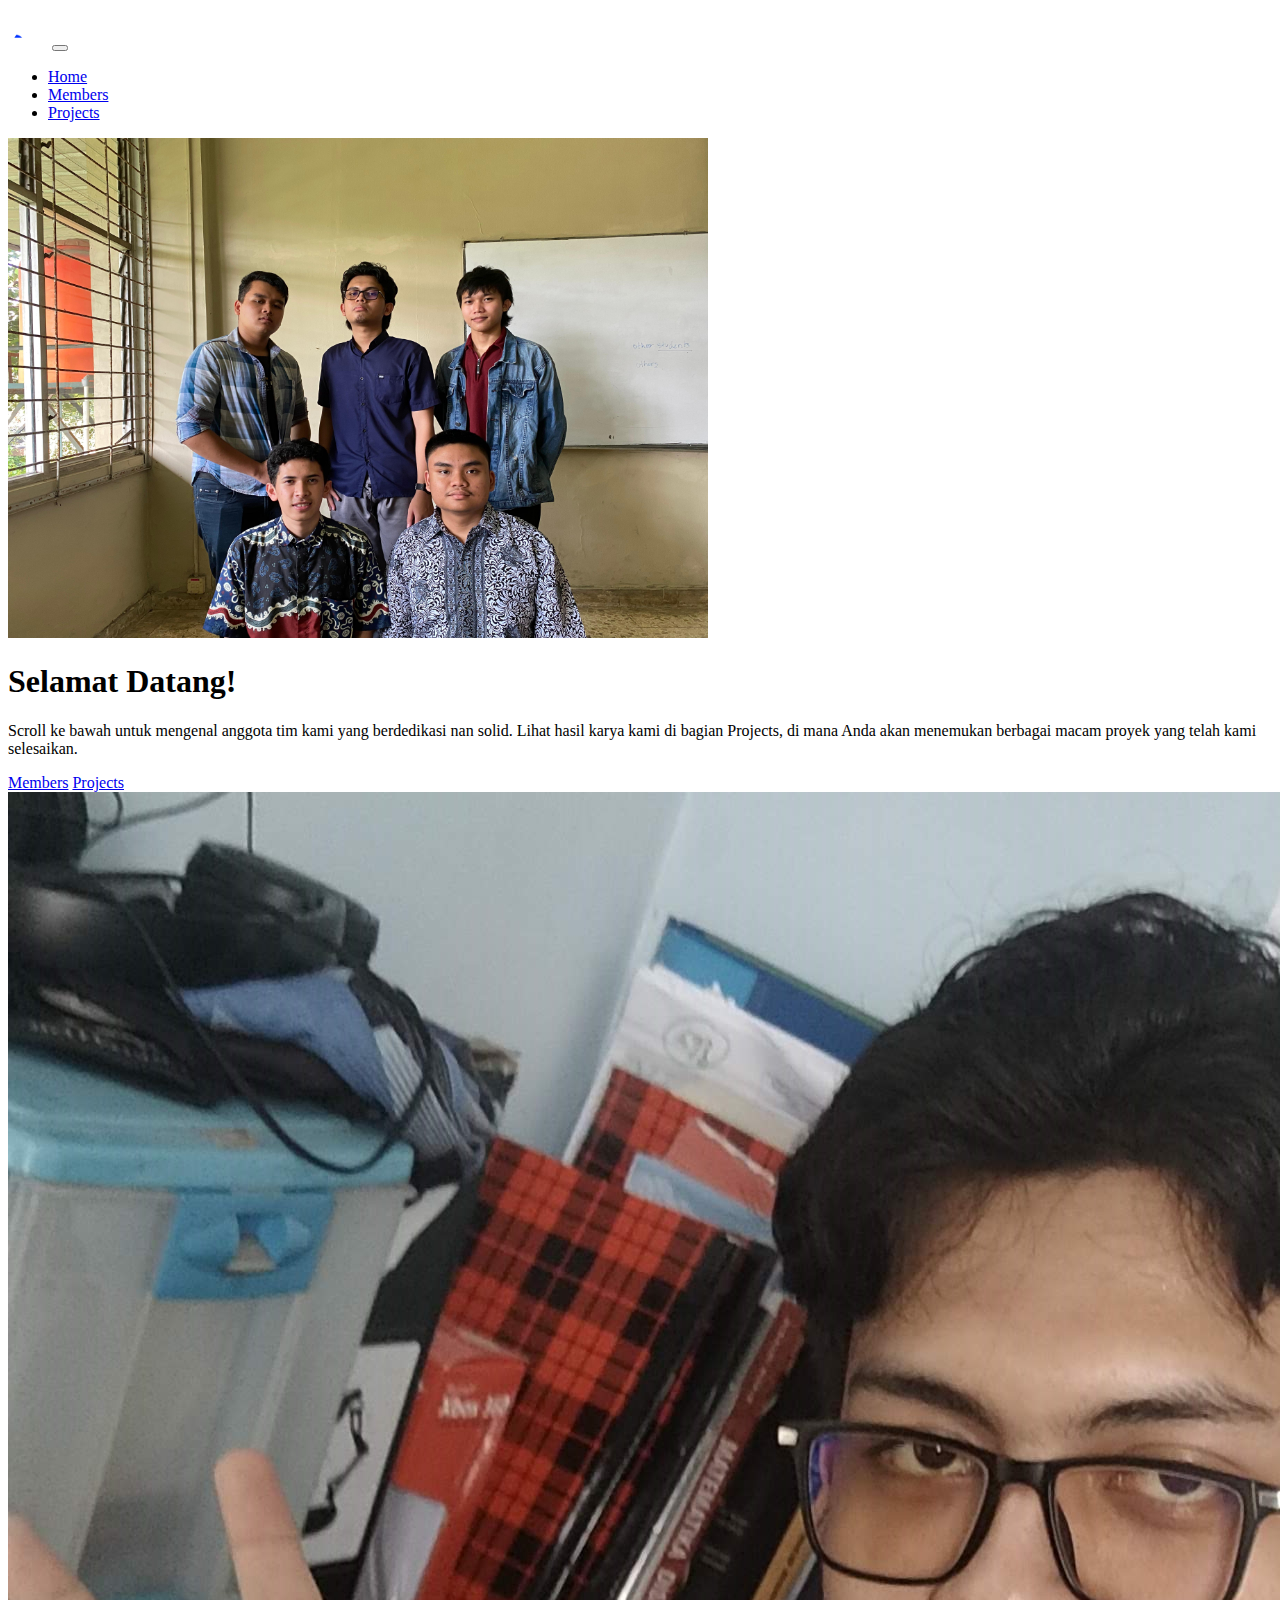
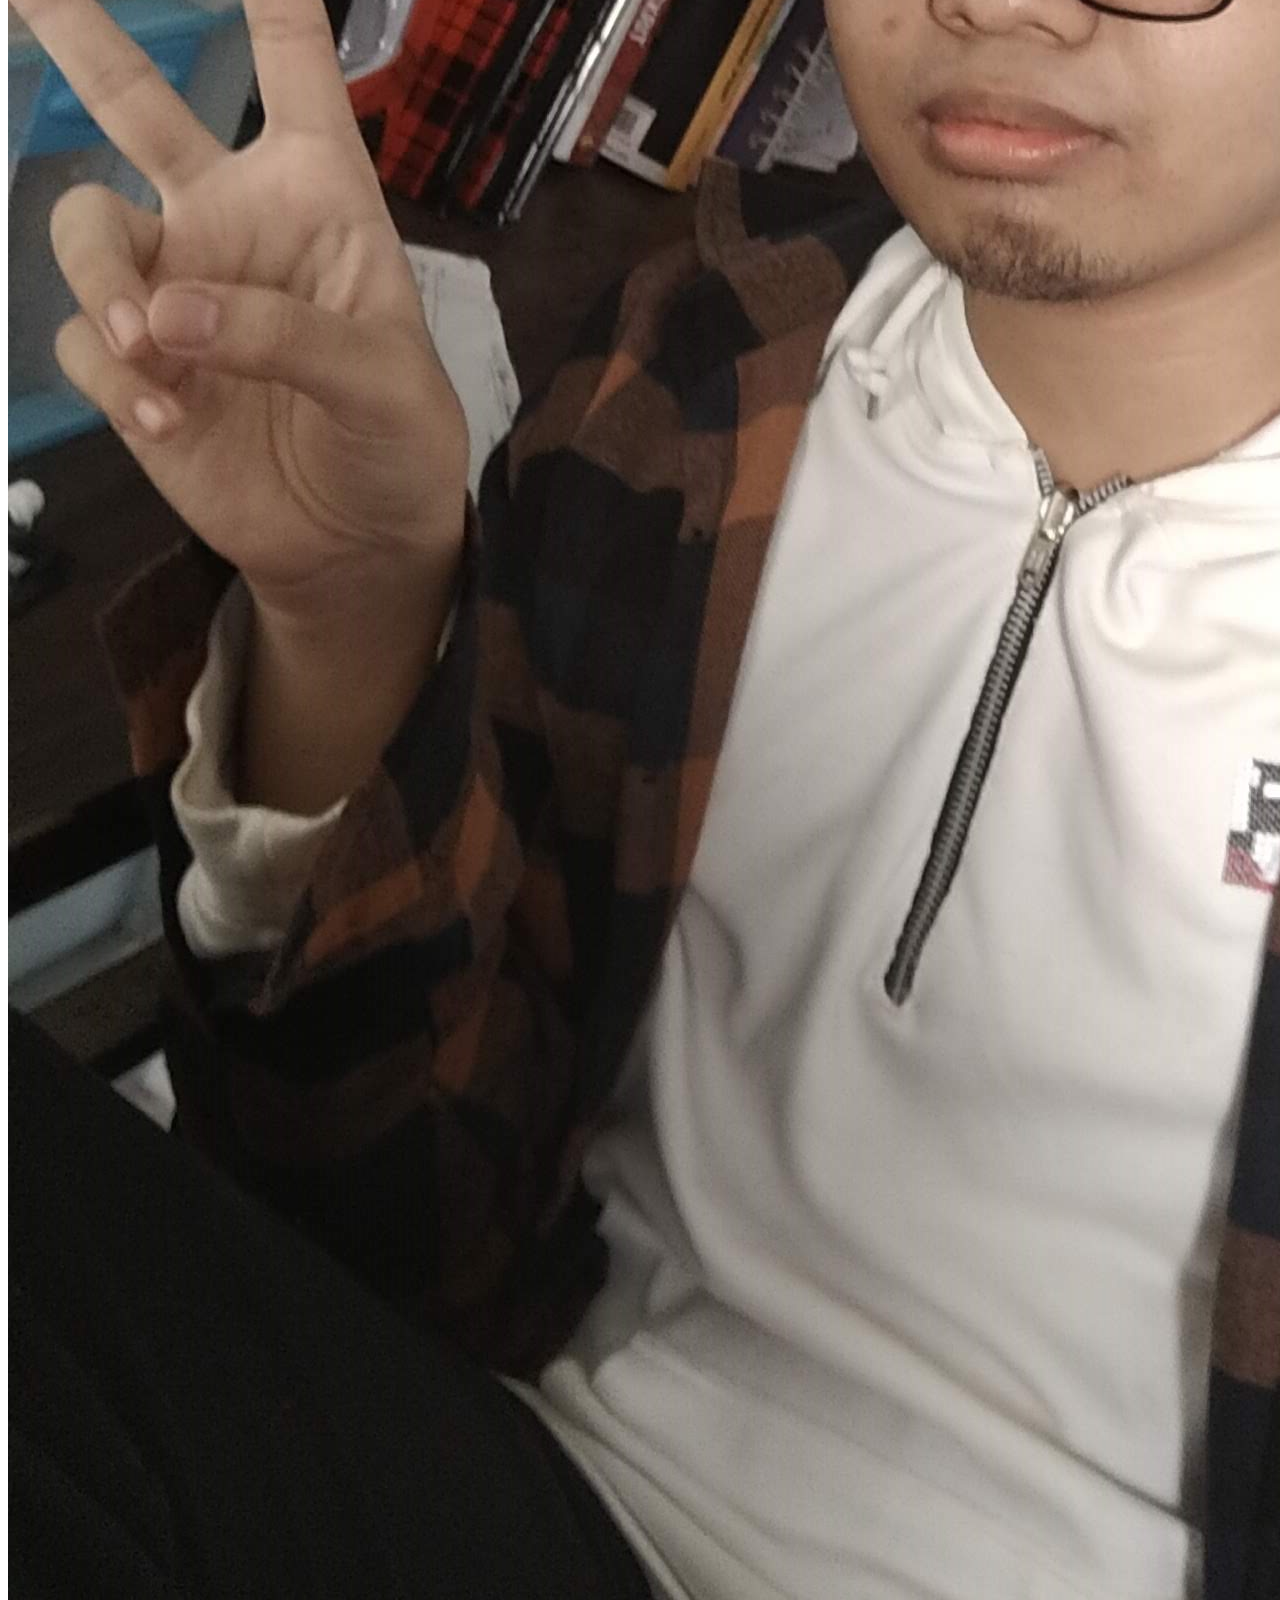
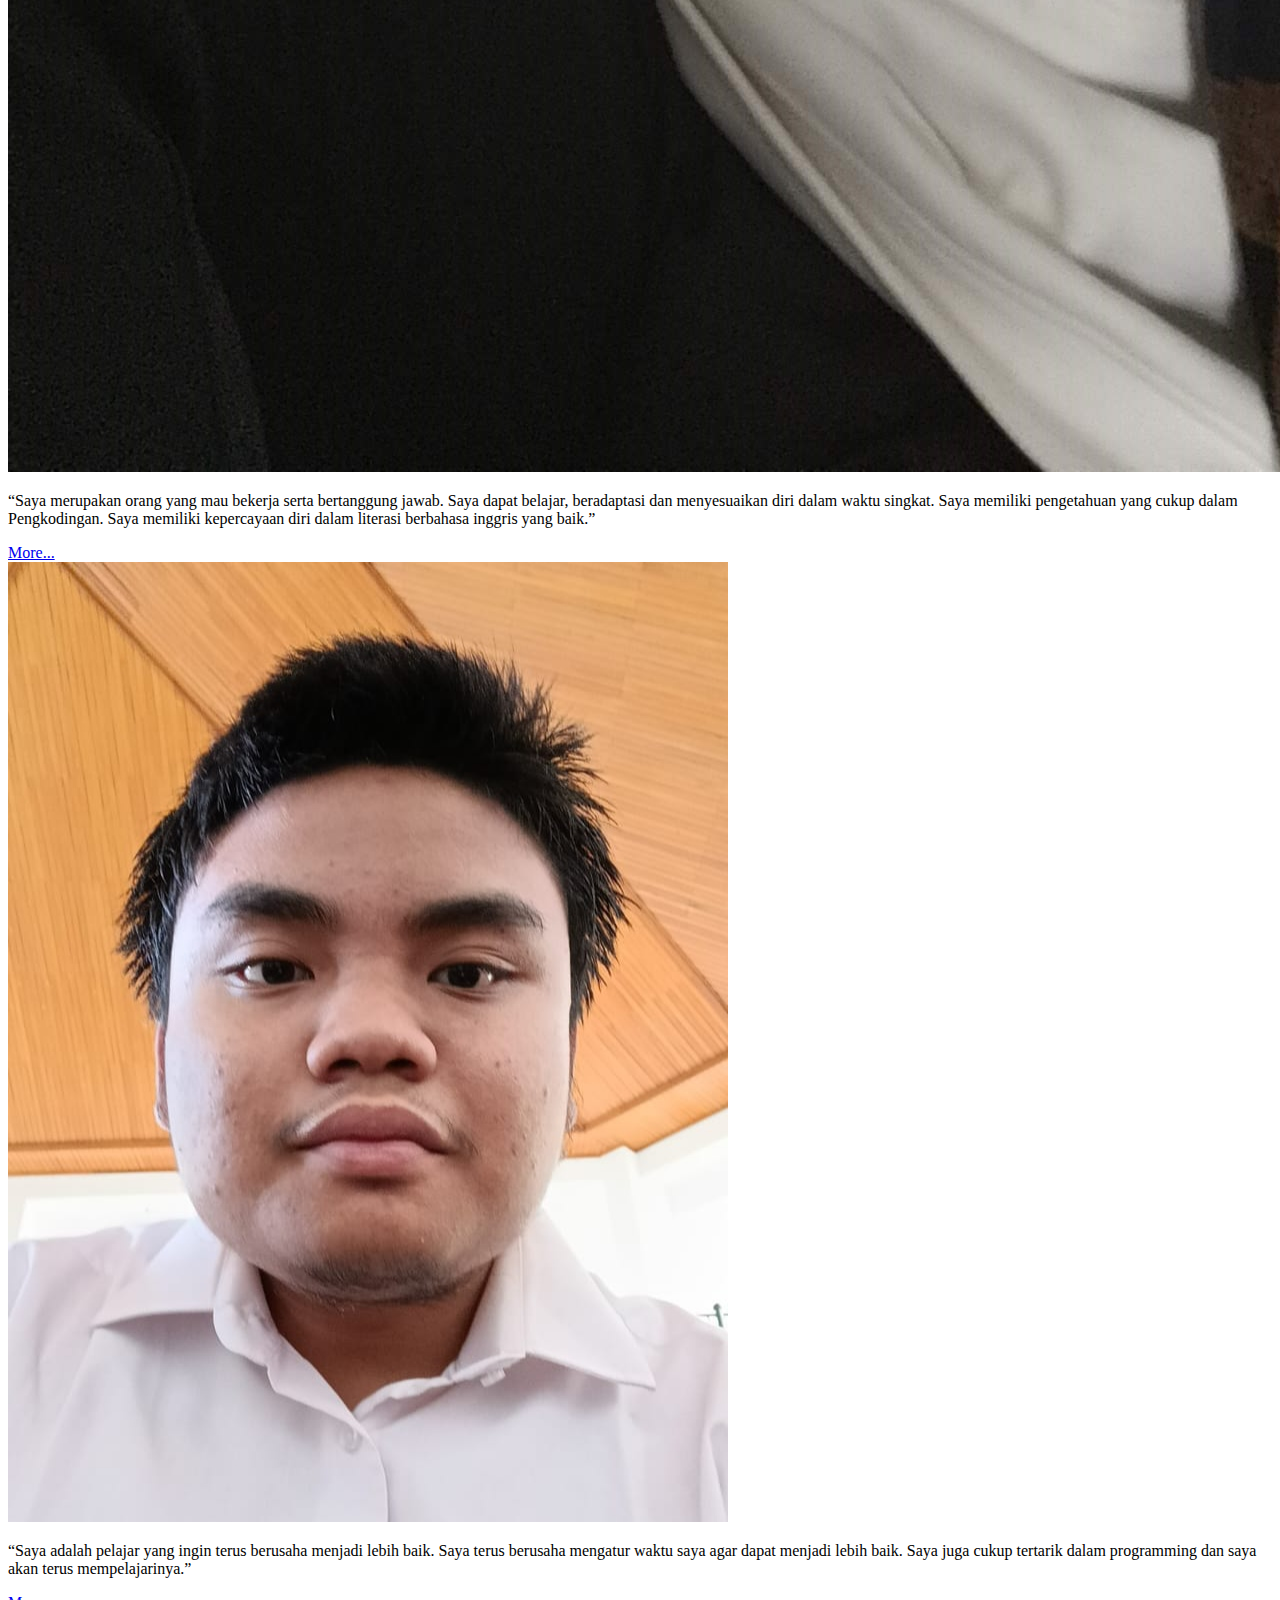
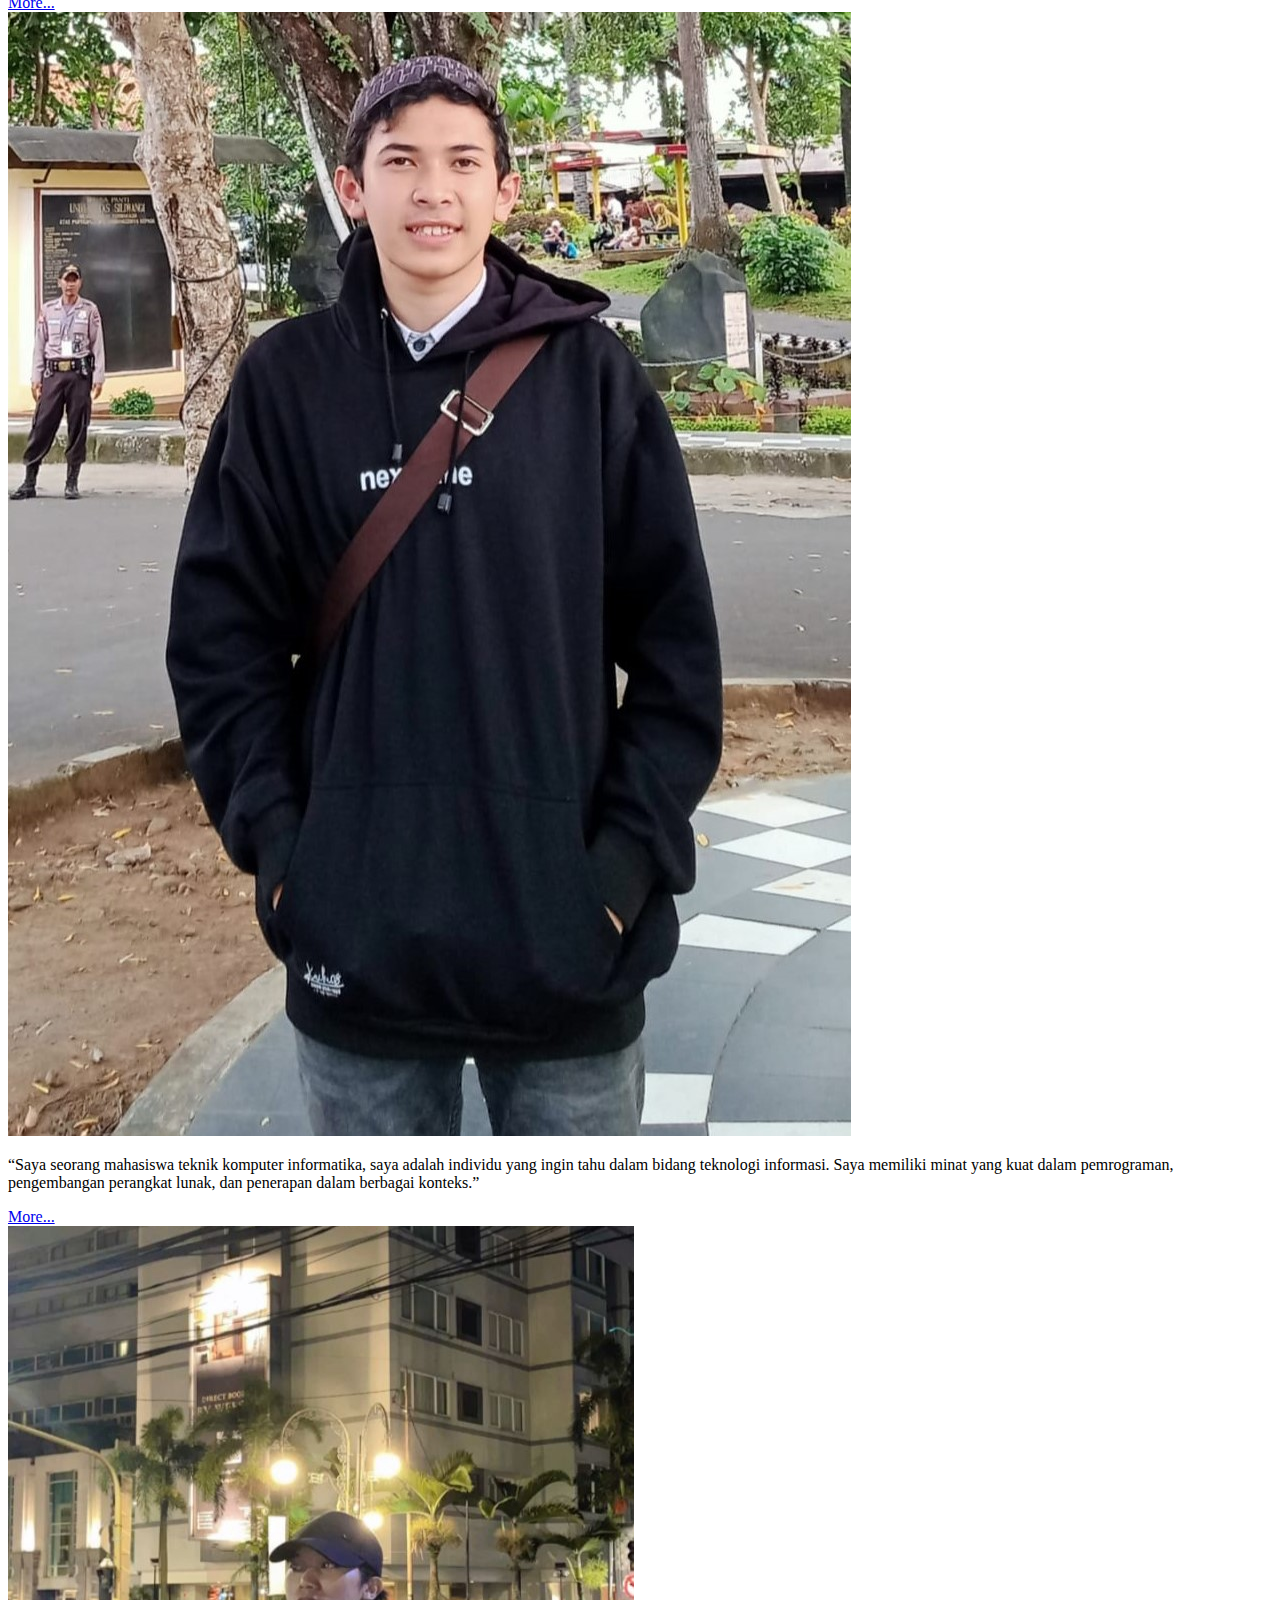
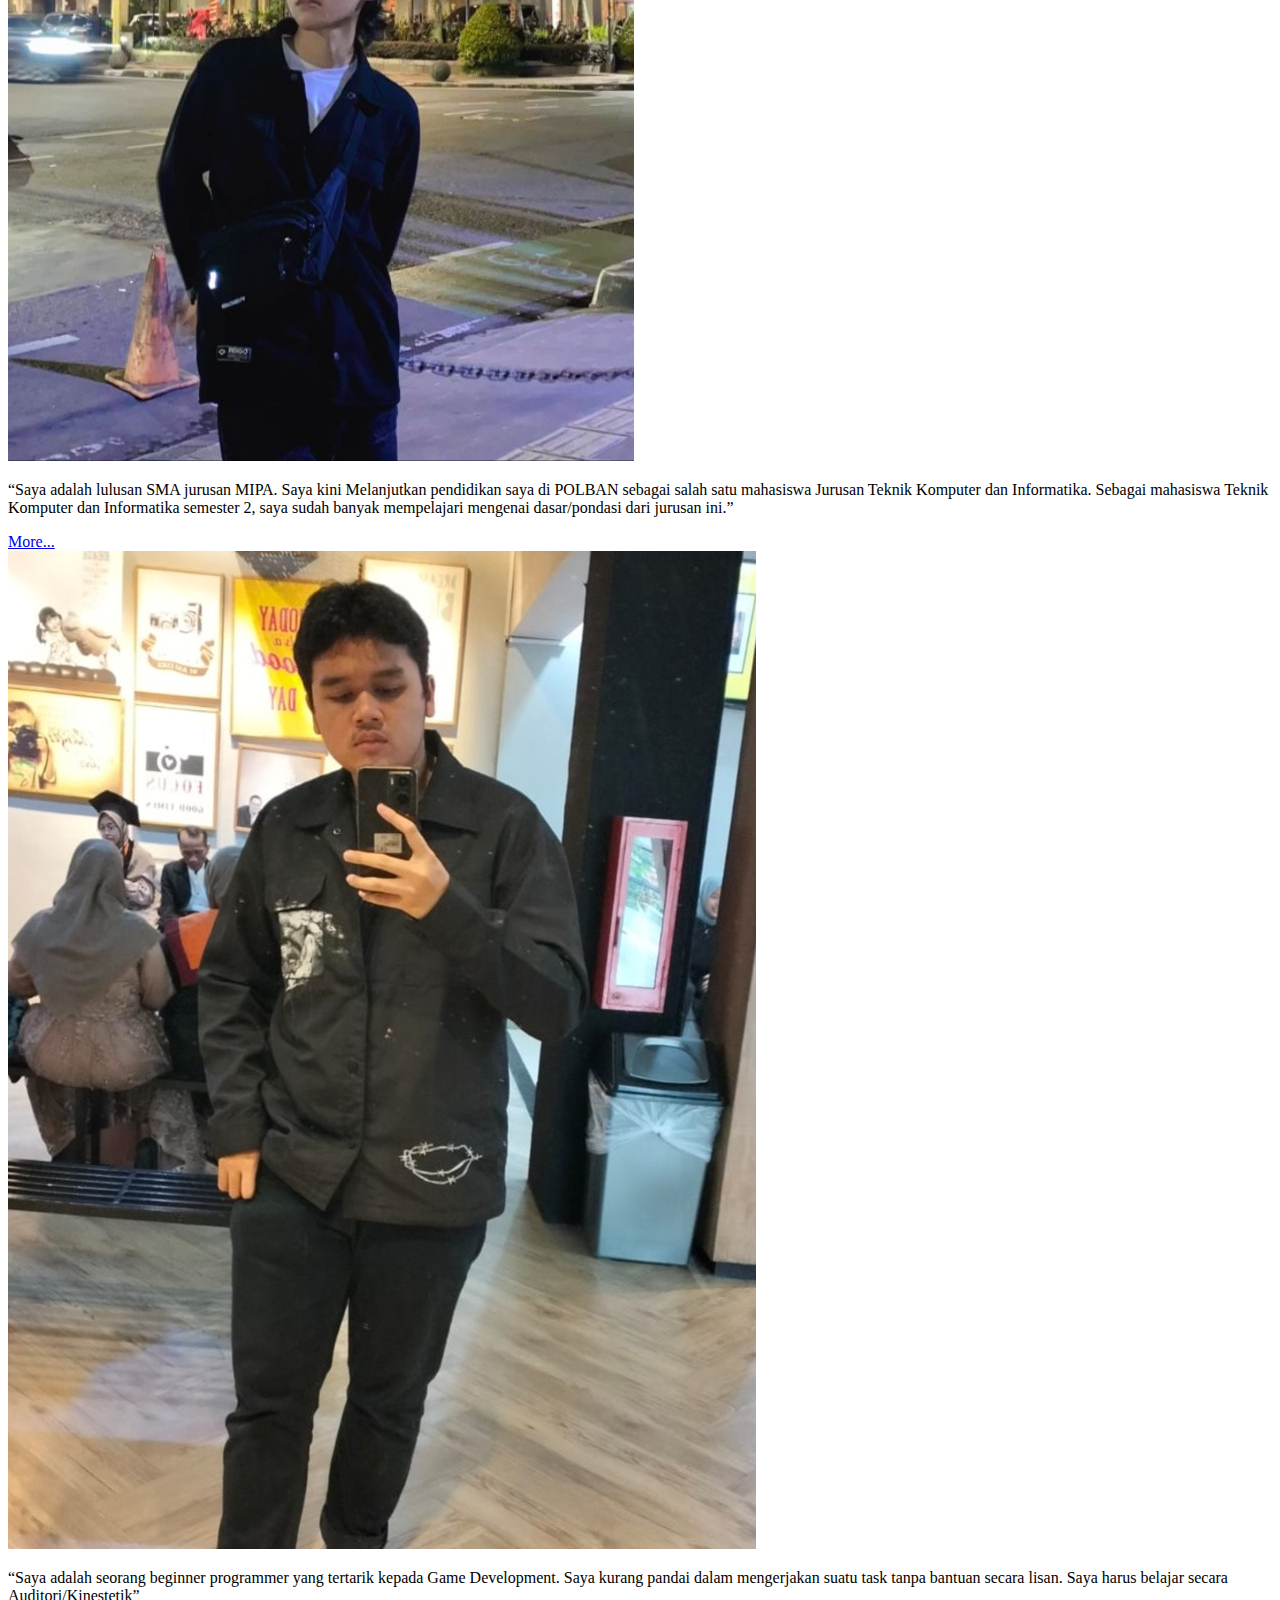
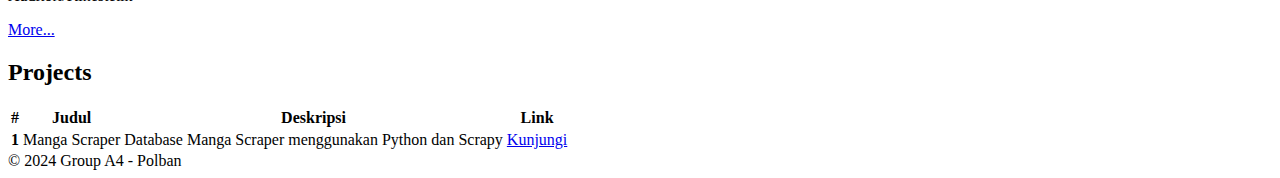
==== commit 67dd615b: "Update index.html" ====
--- a/view/index.html
+++ b/view/index.html
@@ -4,7 +4,7 @@
     <meta charset="UTF-8">
     <meta name="viewport" content="width=device-width, initial-scale=1.0">
     <title>landing Page Kelompok A4</title>
-    <link href="../bootstrap-5.3.3-dist/css/bootstrap.min.css" rel="stylesheet">
+    <link href="bootstrap-5.3.3-dist/css/bootstrap.min.css" rel="stylesheet">
 </head>
 <body>
   <!-- NAVBAR -->
@@ -169,6 +169,6 @@
           <a class="text-white text-decoration-none disabled">&copy; 2024 Group A4 - Polban</a>
         </footer>
 
-    <script src="../bootstrap-5.3.3-dist/js/bootstrap.min.js"></script>
+    <script src="bootstrap-5.3.3-dist/js/bootstrap.min.js"></script>
 </body>
-</html>+</html>
